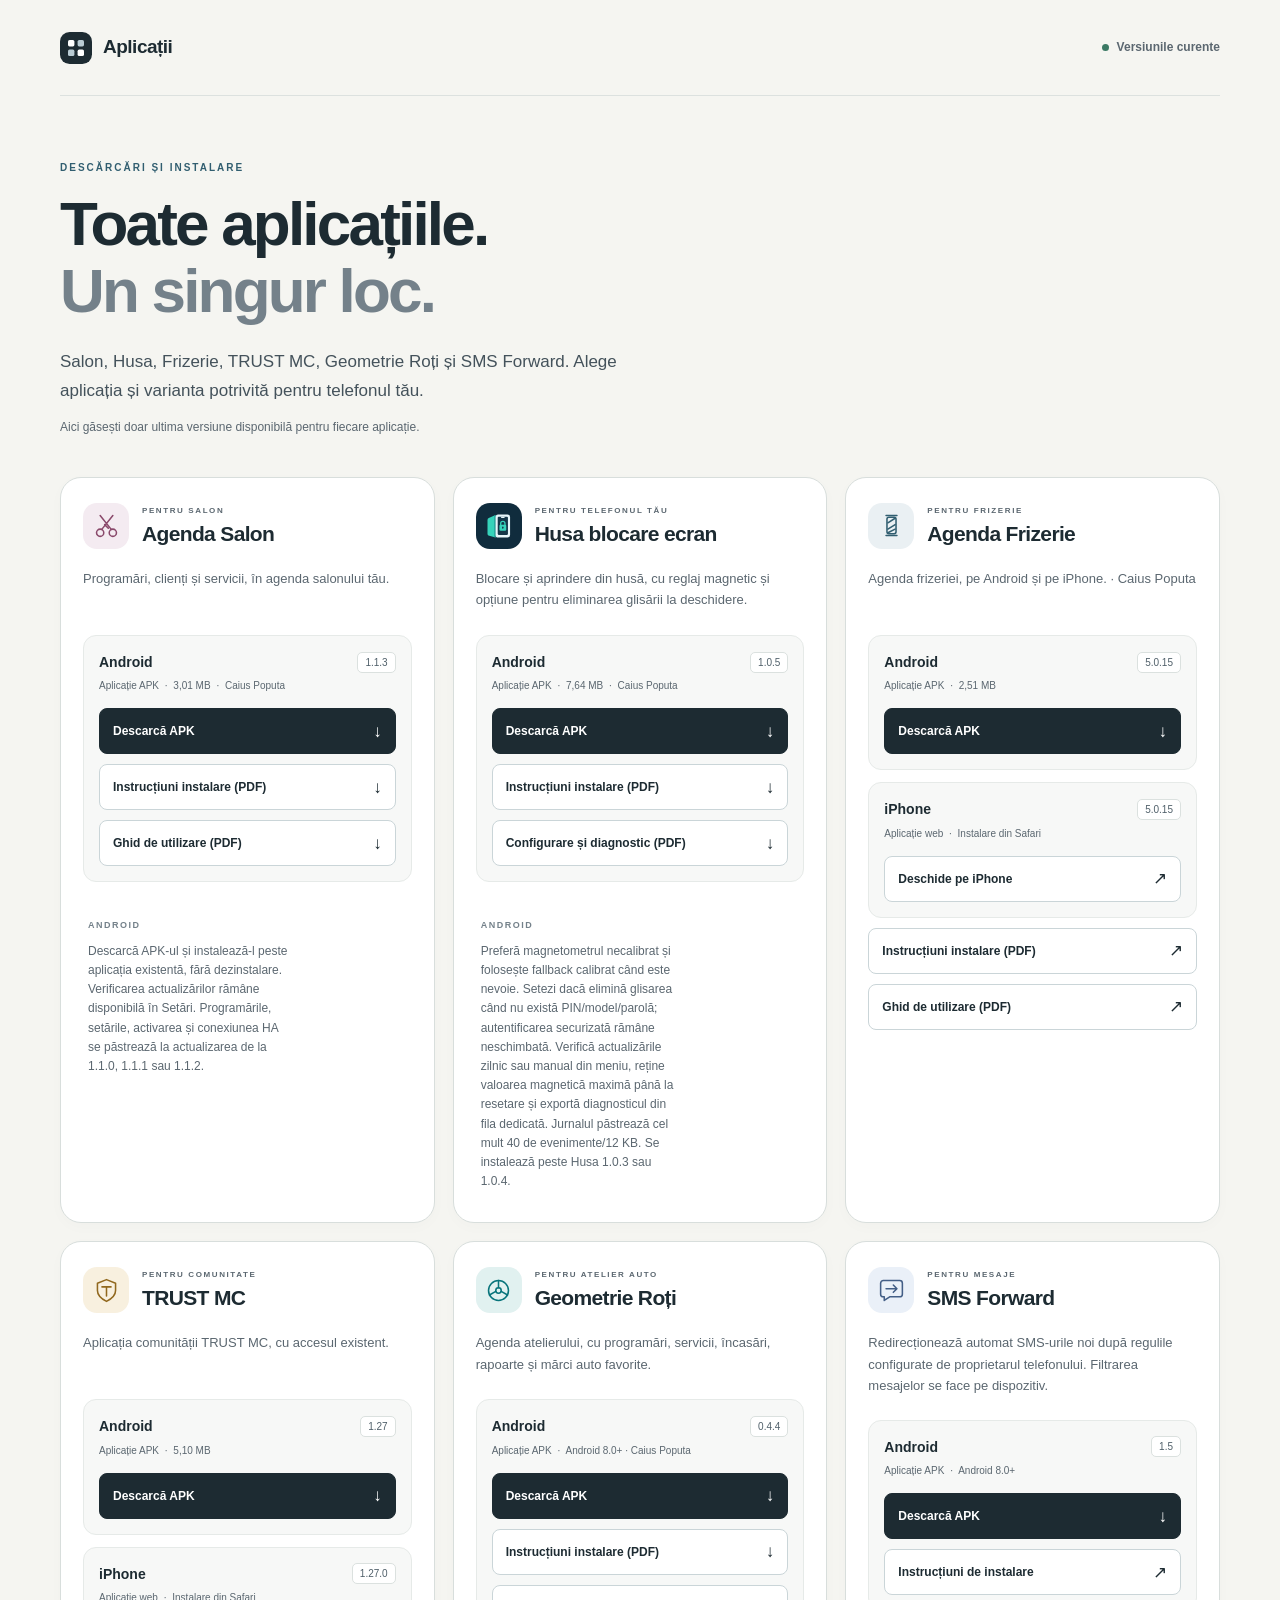
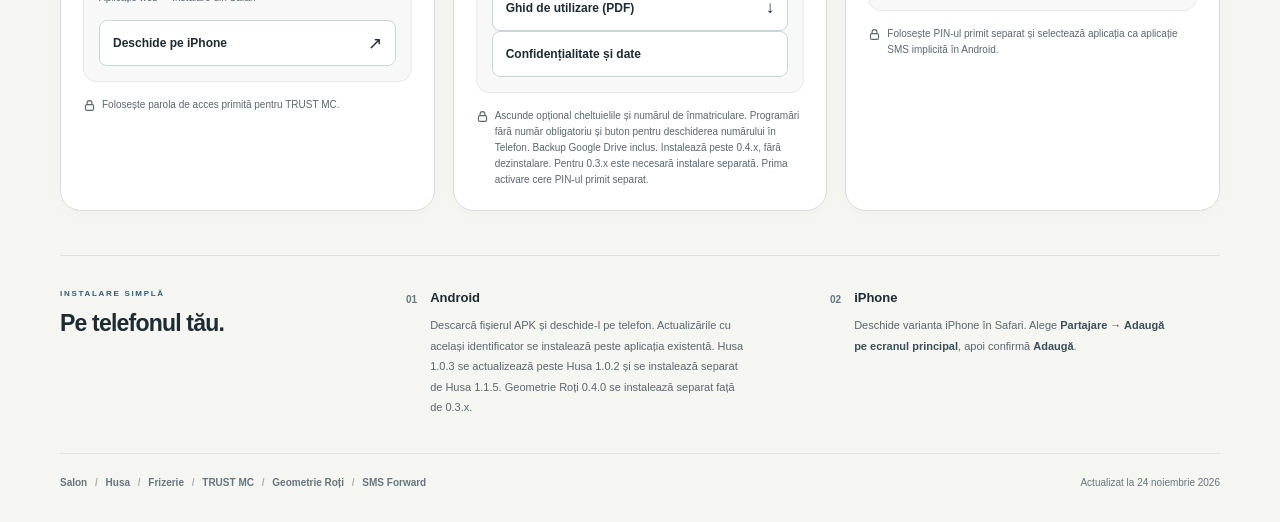
==== index.html @ 43d12429 "Restore bounded Husa diagnostics in 1.0.5" ====
<!doctype html>
<html lang="ro">
<head>
  <meta charset="utf-8">
  <meta name="viewport" content="width=device-width,initial-scale=1,viewport-fit=cover">
  <meta name="description" content="Descarcă ultimele versiuni Agenda Salon, Husa blocare ecran, Agenda Frizerie, TRUST MC, Geometrie Roți și SMS Forward. APK pentru Android și acces la aplicațiile pentru iPhone.">
  <meta name="theme-color" content="#1d2b32">
  <meta name="referrer" content="no-referrer">
  <meta http-equiv="Content-Security-Policy" content="default-src 'none'; style-src 'self'; img-src 'self'; object-src 'none'; base-uri 'none'; form-action 'none'">
  <title>Aplicații — Salon, Husa, Frizerie, TRUST MC, Geometrie Roți și SMS Forward</title>
  <link rel="icon" href="assets/mark.svg" type="image/svg+xml">
  <link rel="stylesheet" href="styles.css">
</head>
<body>
  <a class="skip-link" href="#aplicatii">Mergi la aplicații</a>
  <header class="header wrap">
    <a class="brand" href="./" aria-label="Aplicații — pagina principală"><img src="assets/mark.svg" width="32" height="32" alt=""><span>Aplicații</span></a>
    <span class="header-note"><span aria-hidden="true" class="status-dot"></span>Versiunile curente</span>
  </header>

  <main class="wrap">
    <section class="intro" aria-labelledby="page-title">
      <p class="eyebrow">DESCĂRCĂRI ȘI INSTALARE</p>
      <h1 id="page-title">Toate aplicațiile.<br><span>Un singur loc.</span></h1>
      <p class="lead">Salon, Husa, Frizerie, TRUST MC, Geometrie Roți și SMS Forward. Alege aplicația și varianta potrivită pentru telefonul tău.</p>
      <p class="latest-note">Aici găsești doar ultima versiune disponibilă pentru fiecare aplicație.</p>
    </section>

    <section class="app-grid" id="aplicatii" aria-label="Aplicații disponibile">
      <article class="app-card salon" aria-labelledby="salon-title" data-app="salon">
        <div class="app-heading">
          <div class="app-icon salon-icon" aria-hidden="true"><svg viewBox="0 0 32 32" fill="none"><circle cx="9" cy="24" r="4"></circle><circle cx="23" cy="24" r="4"></circle><path d="m11 20 12-15M21 20 9 5M14 15l4 4"></path></svg></div>
          <div><p class="app-category">PENTRU SALON</p><h2 id="salon-title">Agenda Salon</h2></div>
        </div>
        <p class="app-description">Programări, clienți și servicii, în agenda salonului tău.</p>
        <section class="platform" aria-label="Agenda Salon pentru Android">
          <div class="platform-heading"><span class="platform-name">Android</span><span class="version">1.1.3</span></div>
          <p class="platform-description">Aplicație APK <span aria-hidden="true">·</span> 3,01 MB <span aria-hidden="true">·</span> Caius Poputa</p>
          <a class="button primary" data-download="salon-android" href="https://caiuspoputa-debug.github.io/aplicatii/downloads/salon/1.1.3/Agenda-Salon-1.1.3.apk" download="Agenda-Salon-1.1.3.apk" aria-label="Descarcă Agenda Salon 1.1.3 pentru Android">Descarcă APK <span aria-hidden="true">↓</span></a>
          <a class="button secondary installation-guide" href="https://caiuspoputa-debug.github.io/aplicatii/downloads/salon/1.1.3/Agenda-Salon-Instalare.pdf" download="Agenda-Salon-Instalare.pdf" aria-label="Descarcă instrucțiunile de instalare Agenda Salon în format PDF">Instrucțiuni instalare (PDF) <span aria-hidden="true">↓</span></a>
          <a class="button secondary installation-guide" href="https://caiuspoputa-debug.github.io/aplicatii/downloads/salon/1.1.3/Agenda-Salon-Utilizare.pdf" download="Agenda-Salon-Utilizare.pdf" aria-label="Descarcă ghidul de utilizare Agenda Salon în format PDF">Ghid de utilizare (PDF) <span aria-hidden="true">↓</span></a>
        </section>
        <div class="android-only"><span class="small-label">ANDROID</span><p>Descarcă APK-ul și instalează-l peste aplicația existentă, fără dezinstalare. Verificarea actualizărilor rămâne disponibilă în Setări. Programările, setările, activarea și conexiunea HA se păstrează la actualizarea de la 1.1.0, 1.1.1 sau 1.1.2.</p></div>
      </article>


      <article class="app-card husa" id="husa" aria-labelledby="husa-title" data-app="husa">
        <div class="app-heading">
          <img class="app-icon" src="assets/husa.svg" width="46" height="46" alt="">
          <div><p class="app-category">PENTRU TELEFONUL TĂU</p><h2 id="husa-title">Husa blocare ecran</h2></div>
        </div>
        <p class="app-description">Blocare și aprindere din husă, cu reglaj magnetic și opțiune pentru eliminarea glisării la deschidere.</p>
        <section class="platform" aria-label="Husa blocare ecran pentru Android">
          <div class="platform-heading"><span class="platform-name">Android</span><span class="version">1.0.5</span></div>
          <p class="platform-description">Aplicație APK <span aria-hidden="true">·</span> 7,64 MB <span aria-hidden="true">·</span> Caius Poputa</p>
          <a class="button primary" data-download="husa-android" href="https://caiuspoputa-debug.github.io/aplicatii/downloads/husa/1.0.5/Husa-Blocare-Ecran-1.0.5.apk" download="Husa-Blocare-Ecran-1.0.5.apk" aria-label="Descarcă Husa blocare ecran 1.0.5 pentru Android">Descarcă APK <span aria-hidden="true">↓</span></a>
          <a class="button secondary installation-guide" href="https://caiuspoputa-debug.github.io/aplicatii/downloads/husa/1.0.5/Husa-Instalare.pdf" download="Husa-Instalare.pdf" aria-label="Descarcă instrucțiunile de instalare Husa în format PDF">Instrucțiuni instalare (PDF) <span aria-hidden="true">↓</span></a>
          <a class="button secondary installation-guide" href="https://caiuspoputa-debug.github.io/aplicatii/downloads/husa/1.0.5/Husa-Configurare.pdf" download="Husa-Configurare.pdf" aria-label="Descarcă ghidul de configurare Husa în format PDF">Configurare și diagnostic (PDF) <span aria-hidden="true">↓</span></a>
        </section>
        <div class="android-only"><span class="small-label">ANDROID</span><p>Preferă magnetometrul necalibrat și folosește fallback calibrat când este nevoie. Setezi dacă elimină glisarea când nu există PIN/model/parolă; autentificarea securizată rămâne neschimbată. Verifică actualizările zilnic sau manual din meniu, reține valoarea magnetică maximă până la resetare și exportă diagnosticul din fila dedicată. Jurnalul păstrează cel mult 40 de evenimente/12 KB. Se instalează peste Husa 1.0.3 sau 1.0.4.</p></div>
      </article>

      <article class="app-card frizerie" aria-labelledby="frizerie-title" data-app="frizerie">
        <div class="app-heading">
          <div class="app-icon barber-icon" aria-hidden="true"><svg viewBox="0 0 32 32" fill="none"><path d="M10 5h12M10 27h12"></path><rect x="11" y="7" width="10" height="18" rx="2"></rect><path d="m12 13 8-5m-8 12 8-5m-8 9 8-4"></path></svg></div>
          <div><p class="app-category">PENTRU FRIZERIE</p><h2 id="frizerie-title">Agenda Frizerie</h2></div>
        </div>
        <p class="app-description">Agenda frizeriei, pe Android și pe iPhone. <span aria-hidden="true">·</span> Caius Poputa</p>
        <section class="platform" aria-label="Agenda Frizerie pentru Android">
          <div class="platform-heading"><span class="platform-name">Android</span><span class="version">5.0.15</span></div>
          <p class="platform-description">Aplicație APK <span aria-hidden="true">·</span> 2,51 MB</p>
          <a class="button primary" data-download="frizerie-android" href="https://github.com/caiuspoputa-debug/tool-upload-iphone/releases/download/v5.0.15/Agenda-Frizerie-5.0.15.apk" aria-label="Descarcă Agenda Frizerie 5.0.15 pentru Android">Descarcă APK <span aria-hidden="true">↓</span></a>
        </section>
        <section class="platform iphone" aria-label="Agenda Frizerie pentru iPhone">
          <div class="platform-heading"><span class="platform-name">iPhone</span><span class="version">5.0.15</span></div>
          <p class="platform-description">Aplicație web <span aria-hidden="true">·</span> Instalare din Safari</p>
          <a class="button secondary" data-download="frizerie-iphone" href="https://caiuspoputa-debug.github.io/tool-upload-iphone/" aria-label="Deschide Agenda Frizerie 5.0.15 pe iPhone">Deschide pe iPhone <span aria-hidden="true">↗</span></a>
        </section>
        <a class="button secondary installation-guide" href="https://caiuspoputa-debug.github.io/tool-upload-iphone/ghid-instalare.pdf" aria-label="Deschide instrucțiunile de instalare Agenda Frizerie în format PDF">Instrucțiuni instalare (PDF) <span aria-hidden="true">↗</span></a>
        <a class="button secondary installation-guide" href="https://caiuspoputa-debug.github.io/tool-upload-iphone/ghid-utilizare.pdf" aria-label="Deschide ghidul de utilizare Agenda Frizerie în format PDF">Ghid de utilizare (PDF) <span aria-hidden="true">↗</span></a>
      </article>

      <article class="app-card trust" aria-labelledby="trust-title" data-app="trust">
        <div class="app-heading">
          <div class="app-icon trust-icon" aria-hidden="true"><svg viewBox="0 0 32 32" fill="none"><path d="m16 4 10 4v8c0 6-6 10-10 12C12 26 6 22 6 16V8l10-4Z"></path><path d="M11 12h10m-5 0v10"></path></svg></div>
          <div><p class="app-category">PENTRU COMUNITATE</p><h2 id="trust-title">TRUST MC</h2></div>
        </div>
        <p class="app-description">Aplicația comunității TRUST MC, cu accesul existent.</p>
        <section class="platform" aria-label="TRUST MC pentru Android">
          <div class="platform-heading"><span class="platform-name">Android</span><span class="version">1.27</span></div>
          <p class="platform-description">Aplicație APK <span aria-hidden="true">·</span> 5,10 MB</p>
          <a class="button primary" data-download="trust-android" href="https://caiuspoputa-debug.github.io/trust-mc-apps/descarca/?platform=android" aria-label="Descarcă TRUST MC 1.27 pentru Android, cu parola de acces">Descarcă APK <span aria-hidden="true">↓</span></a>
        </section>
        <section class="platform iphone" aria-label="TRUST MC pentru iPhone">
          <div class="platform-heading"><span class="platform-name">iPhone</span><span class="version">1.27.0</span></div>
          <p class="platform-description">Aplicație web <span aria-hidden="true">·</span> Instalare din Safari</p>
          <a class="button secondary" data-download="trust-iphone" href="https://caiuspoputa-debug.github.io/trust-mc-apps/descarca/?platform=iphone" aria-label="Deschide instalarea TRUST MC 1.27.0 pe iPhone, cu parola de acces">Deschide pe iPhone <span aria-hidden="true">↗</span></a>
        </section>
        <p class="access-note"><svg viewBox="0 0 16 16" aria-hidden="true"><rect x="3" y="7" width="10" height="7" rx="2"></rect><path d="M5 7V5a3 3 0 0 1 6 0v2"></path></svg>Folosește parola de acces primită pentru TRUST MC.</p>
      </article>
      <article class="app-card geometry" id="geometrie-roti" aria-labelledby="geometry-title" data-app="geometrie-roti">
        <div class="app-heading">
          <div class="app-icon geometry-icon" aria-hidden="true"><svg viewBox="0 0 32 32" fill="none"><circle cx="16" cy="16" r="11"></circle><circle cx="16" cy="16" r="3"></circle><path d="M16 5v8m-10 8 7-4m13 4-7-4"></path></svg></div>
          <div><p class="app-category">PENTRU ATELIER AUTO</p><h2 id="geometry-title">Geometrie Roți</h2></div>
        </div>
        <p class="app-description">Agenda atelierului, cu programări, servicii, încasări, rapoarte și mărci auto favorite.</p>
        <section class="platform" aria-label="Geometrie Roți pentru Android">
          <div class="platform-heading"><span class="platform-name">Android</span><span class="version">0.4.4</span></div>
          <p class="platform-description">Aplicație APK <span aria-hidden="true">·</span> Android 8.0+ · Caius Poputa</p>
          <a class="button primary" data-download="geometrie-roti-android" href="https://github.com/caiuspoputa-debug/geometrie-roti/releases/download/v0.4.4/Geometrie-Roti-0.4.4.apk" aria-label="Descarcă Geometrie Roți 0.4.4 pentru Android">Descarcă APK <span aria-hidden="true">↓</span></a>
          <a class="button secondary installation-guide" href="https://github.com/caiuspoputa-debug/geometrie-roti/releases/download/v0.4.0/Geometrie-Roti-Instructiuni-Instalare.pdf" aria-label="Descarcă instrucțiunile de instalare Geometrie Roți în format PDF">Instrucțiuni instalare (PDF) <span aria-hidden="true">↓</span></a>
          <a class="button secondary installation-guide" href="https://github.com/caiuspoputa-debug/geometrie-roti/releases/download/v0.4.0/Geometrie-Roti-Ghid-de-Utilizare.pdf" aria-label="Descarcă ghidul de utilizare Geometrie Roți în format PDF">Ghid de utilizare (PDF) <span aria-hidden="true">↓</span></a>
          <a class="button secondary" href="geometrie-roti-confidentialitate.html">Confidențialitate și date</a>
          </section>
        <p class="access-note"><svg viewBox="0 0 16 16" aria-hidden="true"><rect x="3" y="7" width="10" height="7" rx="2"></rect><path d="M5 7V5a3 3 0 0 1 6 0v2"></path></svg>Ascunde opțional cheltuielile și numărul de înmatriculare. Programări fără număr obligatoriu și buton pentru deschiderea numărului în Telefon. Backup Google Drive inclus. Instalează peste 0.4.x, fără dezinstalare. Pentru 0.3.x este necesară instalare separată. Prima activare cere PIN-ul primit separat.</p>
      </article>
      <article class="app-card sms-forward" id="sms-forward" aria-labelledby="sms-forward-title" data-app="sms-forward">
        <div class="app-heading">
          <div class="app-icon sms-icon" aria-hidden="true"><svg viewBox="0 0 32 32" fill="none"><path d="M7 5h18a3 3 0 0 1 3 3v12a3 3 0 0 1-3 3H14l-6 4v-4H7a3 3 0 0 1-3-3V8a3 3 0 0 1 3-3Z"></path><path d="M10 14h12m-4-4 4 4-4 4"></path></svg></div>
          <div><p class="app-category">PENTRU MESAJE</p><h2 id="sms-forward-title">SMS Forward</h2></div>
        </div>
        <p class="app-description">Redirecționează automat SMS-urile noi după regulile configurate de proprietarul telefonului. Filtrarea mesajelor se face pe dispozitiv.</p>
        <section class="platform" aria-label="SMS Forward pentru Android">
          <div class="platform-heading"><span class="platform-name">Android</span><span class="version">1.5</span></div>
          <p class="platform-description">Aplicație APK <span aria-hidden="true">·</span> Android 8.0+</p>
          <a class="button primary" data-download="sms-forward-android" href="https://caiuspoputa-debug.github.io/aplicatii/downloads/sms-forward/1.5/SMS-Automat-Principal-1.5.apk" download="SMS-Automat-Principal-1.5.apk" aria-label="Descarcă SMS Forward 1.5 pentru Android">Descarcă APK <span aria-hidden="true">↓</span></a>
          <a class="button secondary installation-guide" href="sms-forward-instalare.html" aria-label="Citește instrucțiunile de instalare pentru SMS Forward">Instrucțiuni de instalare <span aria-hidden="true">↗</span></a>
        </section>
        <p class="access-note"><svg viewBox="0 0 16 16" aria-hidden="true"><rect x="3" y="7" width="10" height="7" rx="2"></rect><path d="M5 7V5a3 3 0 0 1 6 0v2"></path></svg>Folosește PIN-ul primit separat și selectează aplicația ca aplicație SMS implicită în Android.</p>
      </article>
    </section>

    <section class="installation" aria-labelledby="install-title">
      <div class="installation-intro"><p class="eyebrow">INSTALARE SIMPLĂ</p><h2 id="install-title">Pe telefonul tău.</h2></div>
      <div class="install-method"><span class="step-number">01</span><div><h3>Android</h3><p>Descarcă fișierul APK și deschide-l pe telefon. Actualizările cu același identificator se instalează peste aplicația existentă. Husa 1.0.3 se actualizează peste Husa 1.0.2 și se instalează separat de Husa 1.1.5. Geometrie Roți 0.4.0 se instalează separat față de 0.3.x.</p></div></div>
      <div class="install-method"><span class="step-number">02</span><div><h3>iPhone</h3><p>Deschide varianta iPhone în Safari. Alege <strong>Partajare → Adaugă pe ecranul principal</strong>, apoi confirmă <strong>Adaugă</strong>.</p></div></div>
    </section>
  </main>
  <footer class="footer wrap"><span>Salon <span aria-hidden="true">/</span> Husa <span aria-hidden="true">/</span> Frizerie <span aria-hidden="true">/</span> TRUST MC <span aria-hidden="true">/</span> Geometrie Roți <span aria-hidden="true">/</span> SMS Forward</span><span>Actualizat la <time datetime="2026-11-24">24 noiembrie 2026</time></span></footer>
</body>
</html>
---- styles.css ----
@charset "UTF-8";
:root{color-scheme:light;--paper:#f5f5f1;--panel:#fff;--ink:#1d2b32;--muted:#5b6770;--line:#dce1df;--blue:#315e70;font-family:Inter,ui-sans-serif,-apple-system,BlinkMacSystemFont,"Segoe UI",sans-serif;font-synthesis:none}
*{box-sizing:border-box}
html{scroll-behavior:smooth;scroll-padding-top:24px}
body{margin:0;background:var(--paper);color:var(--ink);font-size:16px;line-height:1.6;-webkit-text-size-adjust:100%}
a{color:inherit;text-decoration:none}
a:focus-visible{outline:3px solid #2176a0;outline-offset:5px}
.wrap{width:min(1160px,calc(100% - 64px));margin-inline:auto}
.skip-link{position:absolute;top:12px;left:12px;z-index:10;transform:translateY(-180%);padding:10px 16px;background:var(--ink);color:#fff;border-radius:8px}
.skip-link:focus{transform:none}
.header{display:flex;align-items:center;justify-content:space-between;gap:16px;min-height:96px;border-bottom:1px solid var(--line)}
.brand{display:inline-flex;align-items:center;gap:11px;font-size:19px;font-weight:750;letter-spacing:-.5px}
.header-note{display:flex;align-items:center;gap:8px;font-size:12px;font-weight:600;color:var(--muted)}
.status-dot{width:7px;height:7px;background:#3b7964;border-radius:50%}
.intro{padding:64px 0 40px;max-width:740px}
.eyebrow{margin:0 0 15px;color:var(--blue);font-size:10px;font-weight:750;letter-spacing:2px}
h1{font-size:clamp(38px,5.5vw,62px);line-height:1.08;letter-spacing:-2.8px;margin:0 0 23px;font-weight:750}
h1 span{color:#74818a}
.lead{font-size:17px;line-height:1.7;margin:0 0 12px;max-width:610px;color:#44525b}
.latest-note{font-size:12px;color:var(--muted);margin:0}
.app-grid{display:grid;grid-template-columns:repeat(3,minmax(0,1fr));gap:18px;align-items:stretch}
.app-card{padding:25px 22px 22px;border:1px solid #d8dedc;background:var(--panel);border-radius:21px;min-width:0;box-shadow:0 4px 15px #263c4305}
.app-heading{display:flex;gap:13px;align-items:center;min-width:0}
.app-icon{flex:0 0 46px;width:46px;height:46px;display:grid;place-items:center;border-radius:14px}
.app-icon svg{width:29px;height:29px;stroke:currentColor;stroke-width:1.7;stroke-linecap:round;stroke-linejoin:round}
.salon-icon{color:#8a496b;background:#f4ebf1}
.barber-icon{color:#315e70;background:#eaf0f3}
.trust-icon{color:#91681e;background:#f8f0df}
.app-category{font-size:8px;font-weight:750;letter-spacing:1.6px;color:var(--muted);margin:0 0 2px}
.app-heading h2{font-size:21px;line-height:1.3;letter-spacing:-.65px;margin:0;overflow-wrap:anywhere}
.app-description{font-size:13px;line-height:1.65;color:var(--muted);margin:19px 0 23px;min-height:44px}
.platform{background:#f7f8f7;border:1px solid #e6eae8;border-radius:13px;padding:15px;margin-top:12px}
.platform-heading{display:flex;align-items:center;justify-content:space-between;gap:10px}
.platform-name{font-size:14px;font-weight:700}
.version{font-size:10px;line-height:1.5;background:#fff;border:1px solid #dbe1df;border-radius:5px;padding:2px 7px;color:#50606a;font-variant-numeric:tabular-nums}
.platform-description{font-size:10px;line-height:1.6;margin:5px 0 14px;color:var(--muted)}
.platform-description span{padding:0 3px}
.button{display:flex;justify-content:space-between;align-items:center;gap:10px;width:100%;min-height:46px;border:1px solid var(--ink);border-radius:8px;padding:11px 13px;font-size:12px;font-weight:650;line-height:1.5;transition:background .15s,transform .15s}
.button.primary{background:var(--ink);color:#fff}
.button.primary:hover{background:#354b57}
.button.secondary{background:#fff;color:var(--ink);border-color:#cad5d8}
.button.secondary:hover{background:#edf3f5;border-color:#7a959f}
.installation-guide{margin-top:10px}
.button:active{transform:translateY(1px)}
.button span{font-size:17px;line-height:1}
.android-only{padding:28px 5px 9px;color:var(--muted)}
.small-label{font-size:9px;font-weight:750;letter-spacing:1.5px;color:#74818a}
.android-only p{font-size:12px;max-width:200px;margin:6px 0 0}
.access-note{display:flex;gap:6px;align-items:flex-start;font-size:10px;color:var(--muted);line-height:1.6;margin:15px 0 0}
.access-note svg{flex:0 0 13px;width:13px;height:15px;stroke:currentColor;fill:none;stroke-width:1.4;margin-top:1px}
.installation{display:grid;grid-template-columns:.8fr 1fr 1fr;gap:34px;align-items:start;margin:44px 0 0;padding:32px 0 36px;border-top:1px solid var(--line)}
.installation-intro .eyebrow{font-size:8px;letter-spacing:1.7px;margin-bottom:9px}
.installation h2{font-size:23px;letter-spacing:-.8px;line-height:1.3;margin:0}
.install-method{display:flex;gap:13px}
.step-number{font-size:10px;color:#627883;padding-top:4px;font-weight:700}
.install-method h3{font-size:13px;margin:0 0 7px}
.install-method p{font-size:11px;line-height:1.85;color:var(--muted);margin:0;max-width:315px}
.install-method strong{font-weight:650;color:#3c4e57}
.footer{display:flex;justify-content:space-between;gap:20px;border-top:1px solid var(--line);padding:20px 0 30px;color:#66767f;font-size:10px;line-height:1.8}
.footer>span:first-child{font-weight:650}
.footer span span{color:#a4b0b4;padding:0 5px}
@media(min-width:1400px){.intro{padding-top:74px}}
@media(max-width:980px){.wrap{width:calc(100% - 40px)}.app-grid{gap:12px}.app-card{padding:20px 15px}.app-icon{flex-basis:38px;width:38px;height:38px;border-radius:11px}.app-icon svg{width:25px;height:25px}.app-heading{gap:9px}.app-heading h2{font-size:18px}.app-category{font-size:7px;letter-spacing:1px}.platform{padding:12px}.button{font-size:11px;padding:10px}.platform-description{font-size:9px}.installation{gap:22px}}
@media(max-width:760px){.wrap{width:calc(100% - 36px)}.header{min-height:77px}.intro{padding:40px 0 30px}h1{letter-spacing:-1.8px}.lead{font-size:15px;max-width:510px}.app-grid{grid-template-columns:1fr;gap:18px}.app-card{padding:24px}.app-heading{gap:13px}.app-icon{flex-basis:46px;width:46px;height:46px;border-radius:14px}.app-icon svg{width:29px;height:29px}.app-heading h2{font-size:23px}.app-category{font-size:8px;letter-spacing:1.6px}.app-description{min-height:0;margin:17px 0 20px;font-size:14px}.platform{padding:16px}.platform-name{font-size:15px}.version{font-size:11px}.platform-description{font-size:11px}.button{font-size:14px;min-height:49px;padding:11px 14px}.access-note{font-size:11px}.android-only{padding-top:20px}.android-only p{max-width:none}.installation{grid-template-columns:1fr;gap:25px;margin-top:32px;padding:27px 0 30px}.installation h2{font-size:26px}.install-method p{font-size:12px;max-width:none}.install-method h3{font-size:15px}.footer{font-size:9px;flex-direction:column;gap:6px}}
@media(max-width:360px){.wrap{width:calc(100% - 28px)}.header-note{font-size:10px}.brand{font-size:17px;gap:8px}.brand img{width:28px;height:28px}h1{font-size:37px}.app-card{padding:20px}.latest-note{font-size:11px}.eyebrow{font-size:9px}.app-heading h2{font-size:21px}}
@media(prefers-reduced-motion:reduce){html{scroll-behavior:auto}.button{transition:none}}
.geometry-icon{color:#08747b;background:#e1f1f0}
.sms-icon{color:#435e86;background:#eaf0f8}
.guide{max-width:720px;padding-bottom:40px}
.guide h1{font-size:clamp(34px,5vw,54px)}
.guide .app-card{margin-bottom:18px}
.guide h2{font-size:21px;line-height:1.35;margin:0 0 12px}
.guide p,.guide li{color:var(--muted);font-size:14px}
.guide ol{padding-left:24px;margin-bottom:18px}
.guide li+li{margin-top:8px}
.guide .button{max-width:260px}
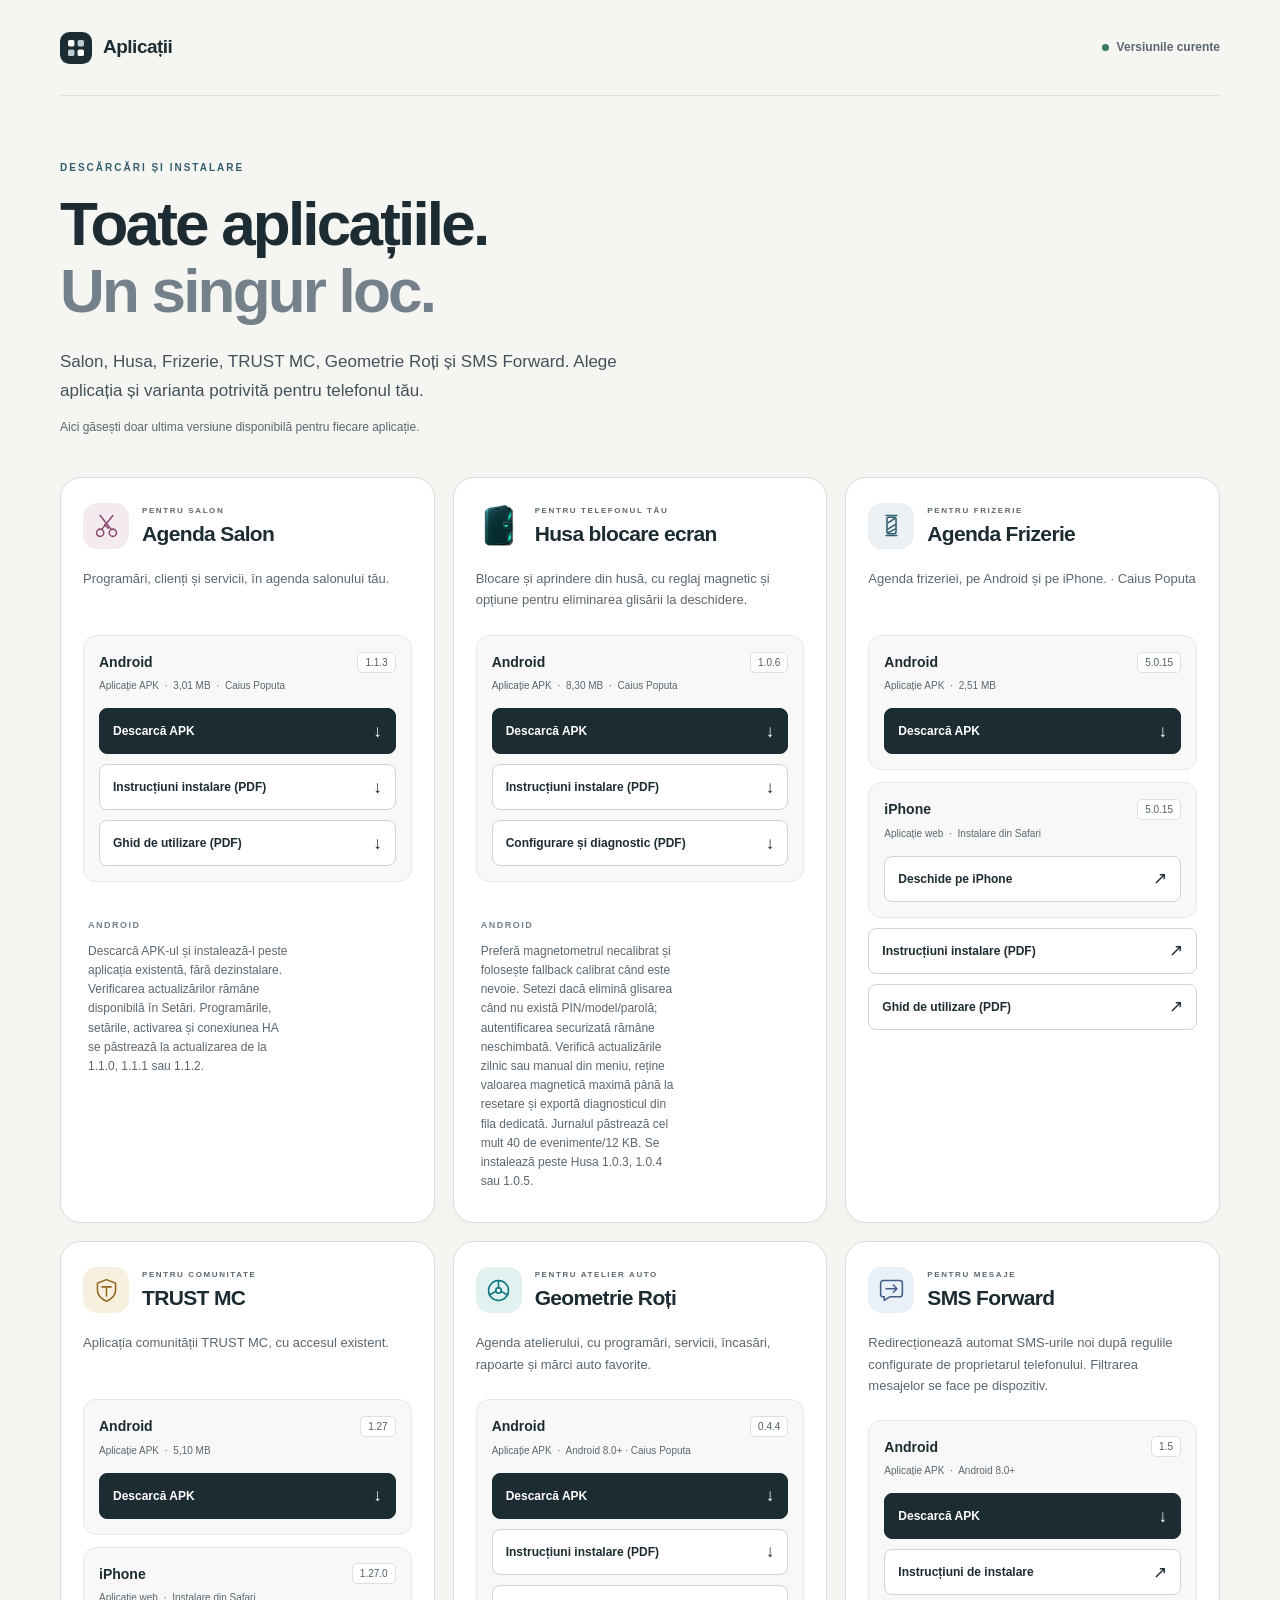
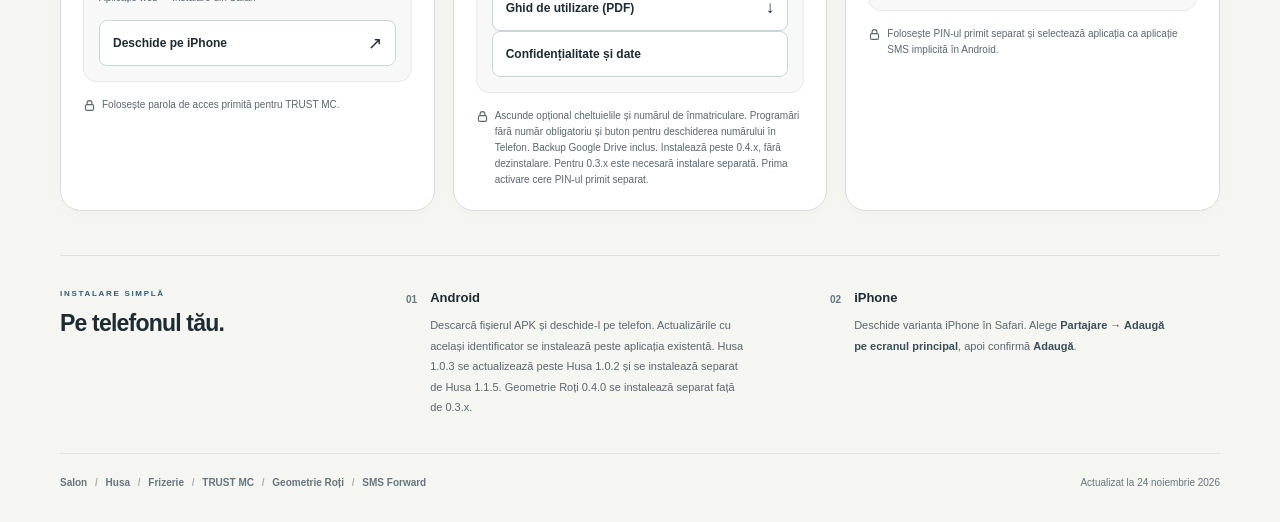
==== commit 15667141: "Publish Husa 1.0.6 with new icon" ====
--- a/index.html
+++ b/index.html
@@ -46,18 +46,18 @@
 
       <article class="app-card husa" id="husa" aria-labelledby="husa-title" data-app="husa">
         <div class="app-heading">
-          <img class="app-icon" src="assets/husa.svg" width="46" height="46" alt="">
+          <img class="app-icon" src="assets/husa-icon-3d.png" width="46" height="46" alt="">
           <div><p class="app-category">PENTRU TELEFONUL TĂU</p><h2 id="husa-title">Husa blocare ecran</h2></div>
         </div>
         <p class="app-description">Blocare și aprindere din husă, cu reglaj magnetic și opțiune pentru eliminarea glisării la deschidere.</p>
         <section class="platform" aria-label="Husa blocare ecran pentru Android">
-          <div class="platform-heading"><span class="platform-name">Android</span><span class="version">1.0.5</span></div>
-          <p class="platform-description">Aplicație APK <span aria-hidden="true">·</span> 7,64 MB <span aria-hidden="true">·</span> Caius Poputa</p>
-          <a class="button primary" data-download="husa-android" href="https://caiuspoputa-debug.github.io/aplicatii/downloads/husa/1.0.5/Husa-Blocare-Ecran-1.0.5.apk" download="Husa-Blocare-Ecran-1.0.5.apk" aria-label="Descarcă Husa blocare ecran 1.0.5 pentru Android">Descarcă APK <span aria-hidden="true">↓</span></a>
-          <a class="button secondary installation-guide" href="https://caiuspoputa-debug.github.io/aplicatii/downloads/husa/1.0.5/Husa-Instalare.pdf" download="Husa-Instalare.pdf" aria-label="Descarcă instrucțiunile de instalare Husa în format PDF">Instrucțiuni instalare (PDF) <span aria-hidden="true">↓</span></a>
-          <a class="button secondary installation-guide" href="https://caiuspoputa-debug.github.io/aplicatii/downloads/husa/1.0.5/Husa-Configurare.pdf" download="Husa-Configurare.pdf" aria-label="Descarcă ghidul de configurare Husa în format PDF">Configurare și diagnostic (PDF) <span aria-hidden="true">↓</span></a>
+          <div class="platform-heading"><span class="platform-name">Android</span><span class="version">1.0.6</span></div>
+          <p class="platform-description">Aplicație APK <span aria-hidden="true">·</span> 8,30 MB <span aria-hidden="true">·</span> Caius Poputa</p>
+          <a class="button primary" data-download="husa-android" href="https://caiuspoputa-debug.github.io/aplicatii/downloads/husa/1.0.6/Husa-Blocare-Ecran-1.0.6.apk" download="Husa-Blocare-Ecran-1.0.6.apk" aria-label="Descarcă Husa blocare ecran 1.0.6 pentru Android">Descarcă APK <span aria-hidden="true">↓</span></a>
+          <a class="button secondary installation-guide" href="https://caiuspoputa-debug.github.io/aplicatii/downloads/husa/1.0.6/Husa-Instalare.pdf" download="Husa-Instalare.pdf" aria-label="Descarcă instrucțiunile de instalare Husa în format PDF">Instrucțiuni instalare (PDF) <span aria-hidden="true">↓</span></a>
+          <a class="button secondary installation-guide" href="https://caiuspoputa-debug.github.io/aplicatii/downloads/husa/1.0.6/Husa-Configurare.pdf" download="Husa-Configurare.pdf" aria-label="Descarcă ghidul de configurare Husa în format PDF">Configurare și diagnostic (PDF) <span aria-hidden="true">↓</span></a>
         </section>
-        <div class="android-only"><span class="small-label">ANDROID</span><p>Preferă magnetometrul necalibrat și folosește fallback calibrat când este nevoie. Setezi dacă elimină glisarea când nu există PIN/model/parolă; autentificarea securizată rămâne neschimbată. Verifică actualizările zilnic sau manual din meniu, reține valoarea magnetică maximă până la resetare și exportă diagnosticul din fila dedicată. Jurnalul păstrează cel mult 40 de evenimente/12 KB. Se instalează peste Husa 1.0.3 sau 1.0.4.</p></div>
+        <div class="android-only"><span class="small-label">ANDROID</span><p>Preferă magnetometrul necalibrat și folosește fallback calibrat când este nevoie. Setezi dacă elimină glisarea când nu există PIN/model/parolă; autentificarea securizată rămâne neschimbată. Verifică actualizările zilnic sau manual din meniu, reține valoarea magnetică maximă până la resetare și exportă diagnosticul din fila dedicată. Jurnalul păstrează cel mult 40 de evenimente/12 KB. Se instalează peste Husa 1.0.3, 1.0.4 sau 1.0.5.</p></div>
       </article>
 
       <article class="app-card frizerie" aria-labelledby="frizerie-title" data-app="frizerie">
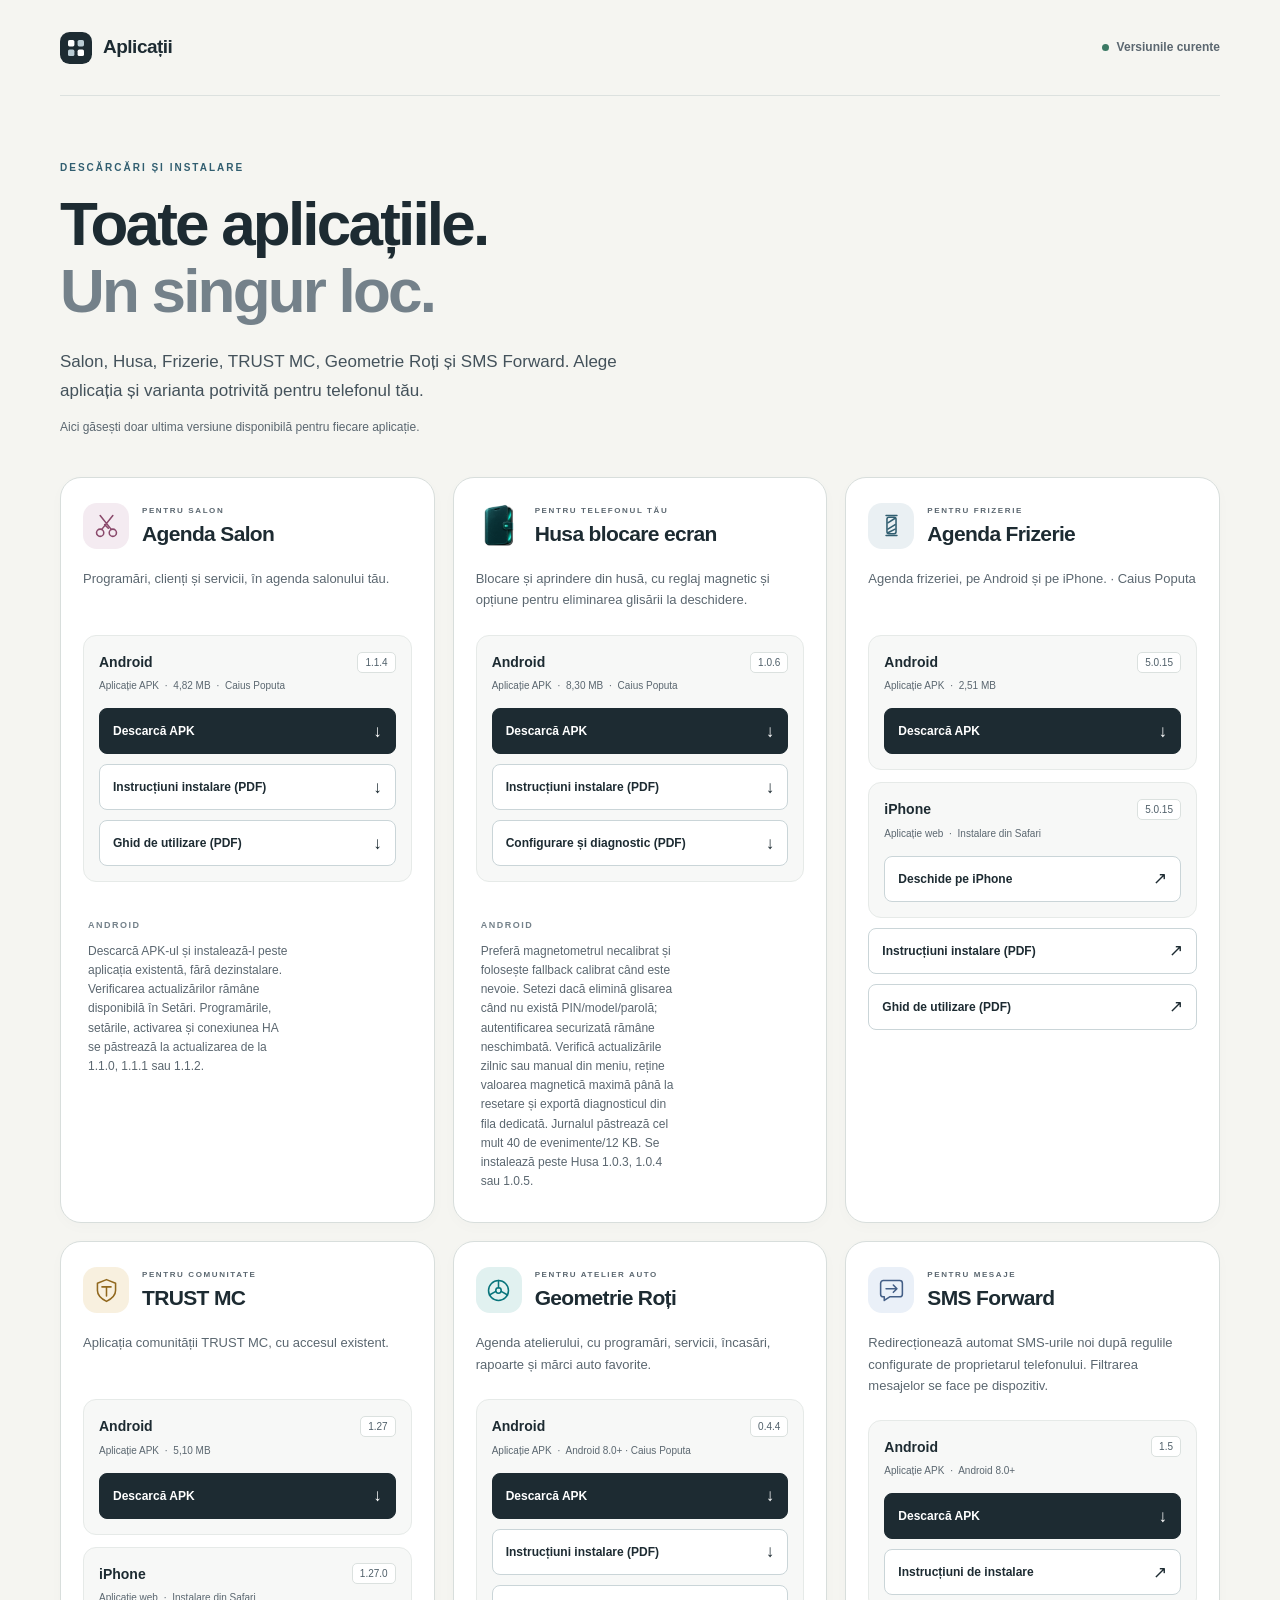
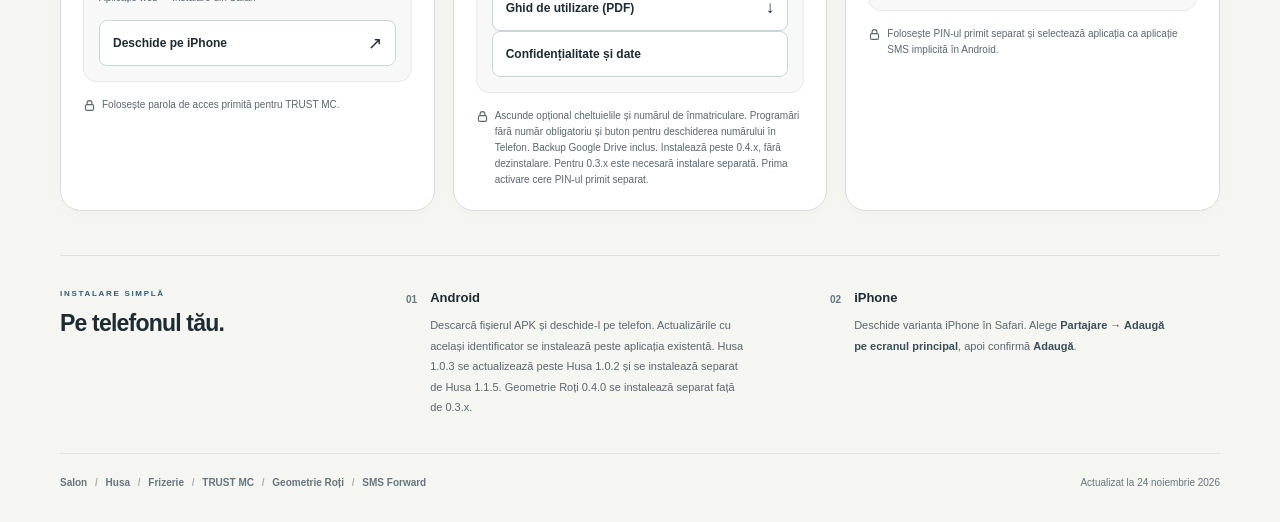
==== commit 0f01d7a2: "Publish Salon 1.1.4 direct APK and updated PDF guides" ====
--- a/index.html
+++ b/index.html
@@ -34,11 +34,11 @@
         </div>
         <p class="app-description">Programări, clienți și servicii, în agenda salonului tău.</p>
         <section class="platform" aria-label="Agenda Salon pentru Android">
-          <div class="platform-heading"><span class="platform-name">Android</span><span class="version">1.1.3</span></div>
-          <p class="platform-description">Aplicație APK <span aria-hidden="true">·</span> 3,01 MB <span aria-hidden="true">·</span> Caius Poputa</p>
-          <a class="button primary" data-download="salon-android" href="https://caiuspoputa-debug.github.io/aplicatii/downloads/salon/1.1.3/Agenda-Salon-1.1.3.apk" download="Agenda-Salon-1.1.3.apk" aria-label="Descarcă Agenda Salon 1.1.3 pentru Android">Descarcă APK <span aria-hidden="true">↓</span></a>
-          <a class="button secondary installation-guide" href="https://caiuspoputa-debug.github.io/aplicatii/downloads/salon/1.1.3/Agenda-Salon-Instalare.pdf" download="Agenda-Salon-Instalare.pdf" aria-label="Descarcă instrucțiunile de instalare Agenda Salon în format PDF">Instrucțiuni instalare (PDF) <span aria-hidden="true">↓</span></a>
-          <a class="button secondary installation-guide" href="https://caiuspoputa-debug.github.io/aplicatii/downloads/salon/1.1.3/Agenda-Salon-Utilizare.pdf" download="Agenda-Salon-Utilizare.pdf" aria-label="Descarcă ghidul de utilizare Agenda Salon în format PDF">Ghid de utilizare (PDF) <span aria-hidden="true">↓</span></a>
+          <div class="platform-heading"><span class="platform-name">Android</span><span class="version">1.1.4</span></div>
+          <p class="platform-description">Aplicație APK <span aria-hidden="true">·</span> 4,82 MB <span aria-hidden="true">·</span> Caius Poputa</p>
+          <a class="button primary" data-download="salon-android" href="https://caiuspoputa-debug.github.io/aplicatii/downloads/salon/1.1.4/Agenda-Salon-1.1.4.apk" download="Agenda-Salon-1.1.4.apk" aria-label="Descarcă Agenda Salon 1.1.4 pentru Android">Descarcă APK <span aria-hidden="true">↓</span></a>
+          <a class="button secondary installation-guide" href="https://caiuspoputa-debug.github.io/aplicatii/downloads/salon/1.1.4/Agenda-Salon-Instalare.pdf" download="Agenda-Salon-Instalare.pdf" aria-label="Descarcă instrucțiunile de instalare Agenda Salon în format PDF">Instrucțiuni instalare (PDF) <span aria-hidden="true">↓</span></a>
+          <a class="button secondary installation-guide" href="https://caiuspoputa-debug.github.io/aplicatii/downloads/salon/1.1.4/Agenda-Salon-Utilizare.pdf" download="Agenda-Salon-Utilizare.pdf" aria-label="Descarcă ghidul de utilizare Agenda Salon în format PDF">Ghid de utilizare (PDF) <span aria-hidden="true">↓</span></a>
         </section>
         <div class="android-only"><span class="small-label">ANDROID</span><p>Descarcă APK-ul și instalează-l peste aplicația existentă, fără dezinstalare. Verificarea actualizărilor rămâne disponibilă în Setări. Programările, setările, activarea și conexiunea HA se păstrează la actualizarea de la 1.1.0, 1.1.1 sau 1.1.2.</p></div>
       </article>
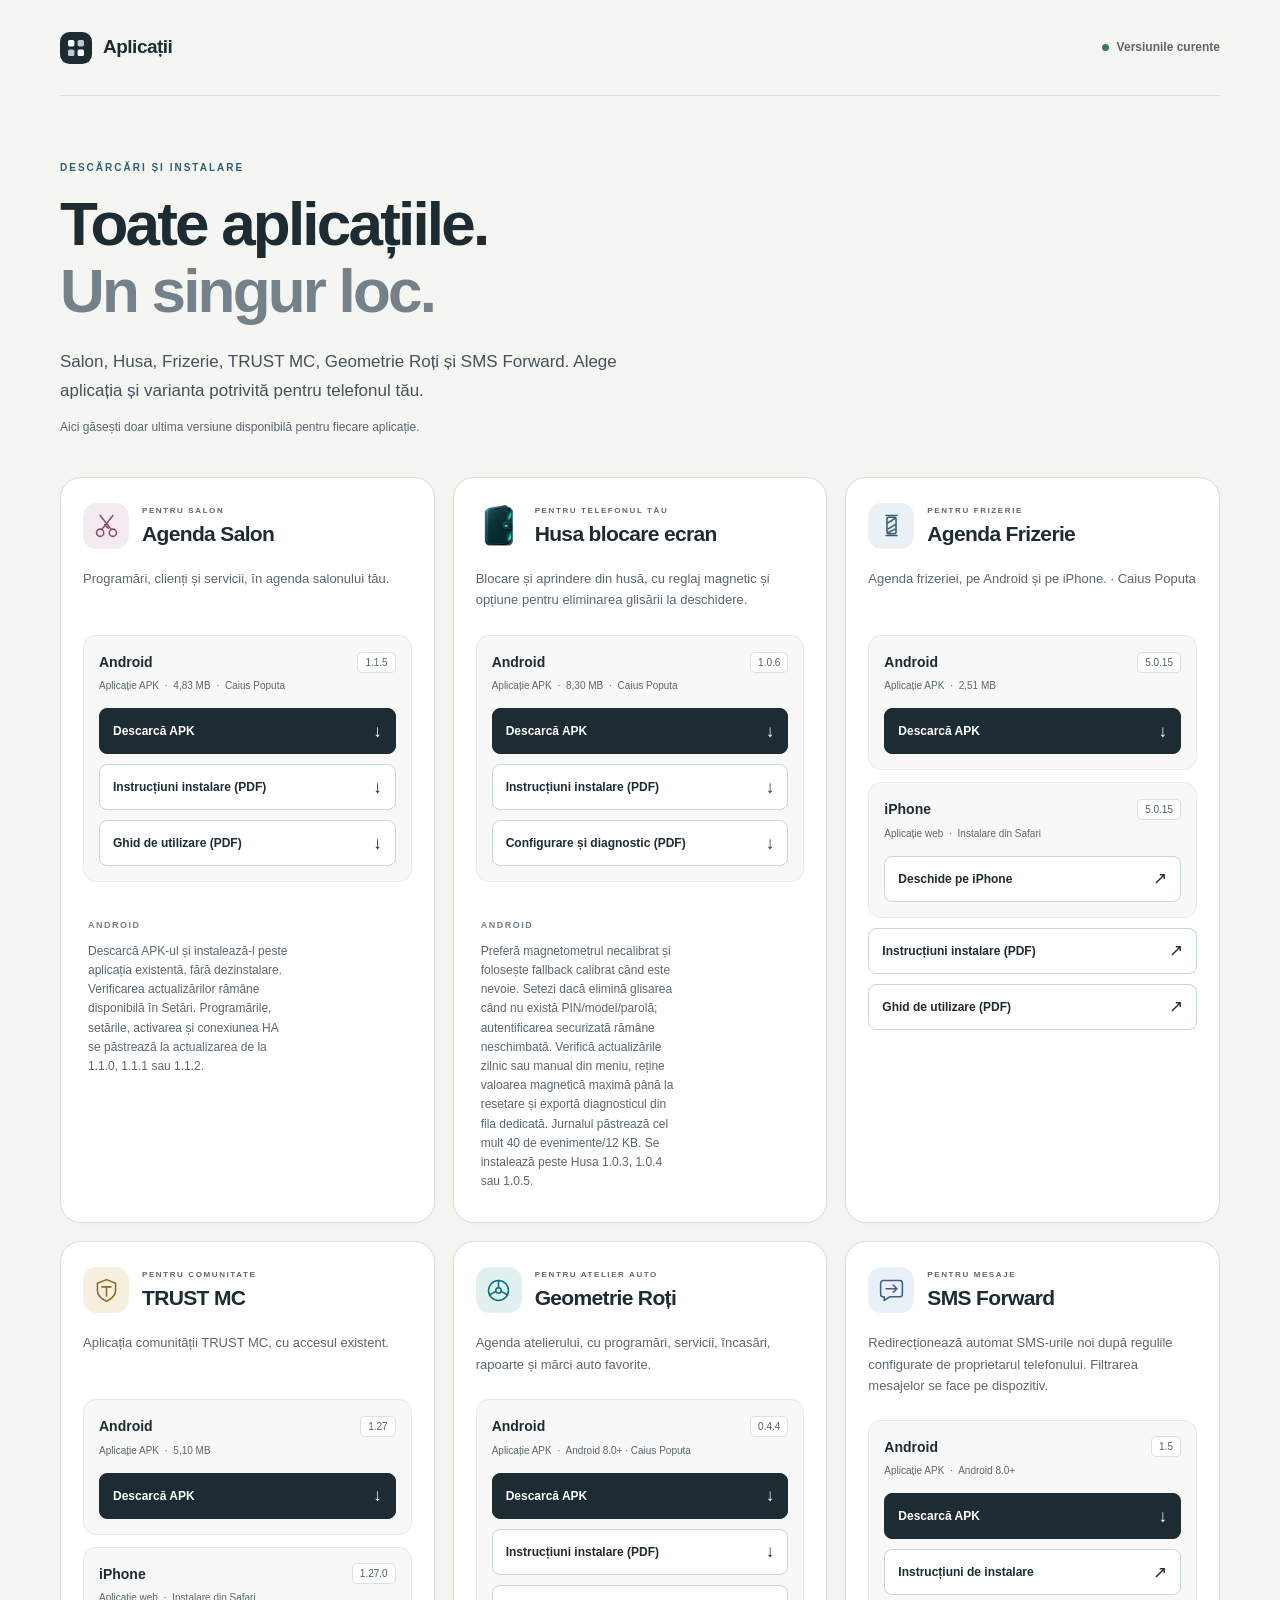
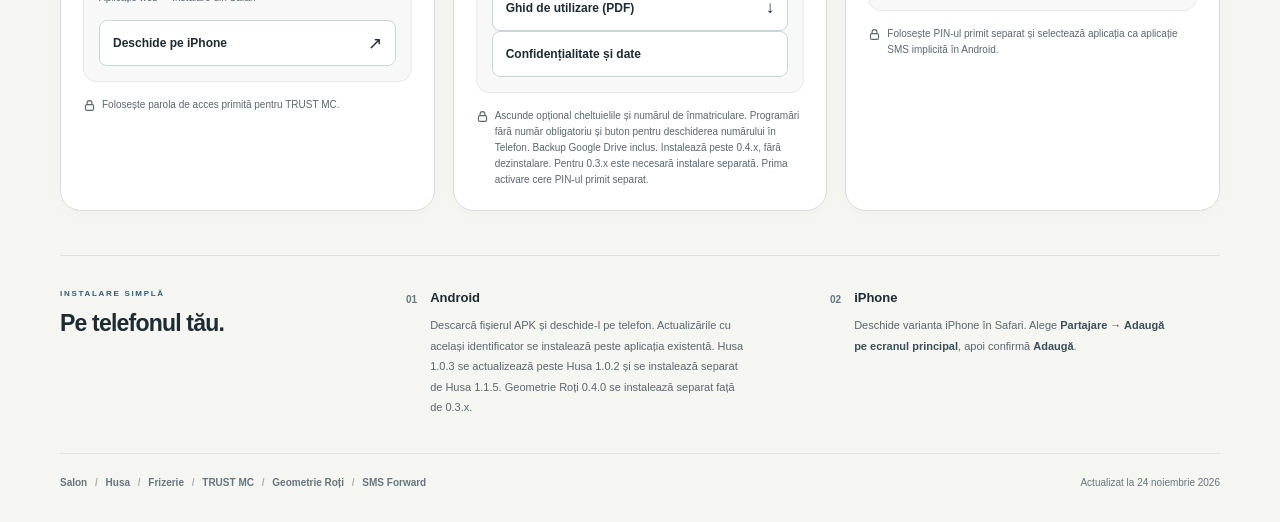
==== commit 3e1f98ff: "Publish Salon 1.1.5 APK and installation/name guides" ====
--- a/index.html
+++ b/index.html
@@ -34,11 +34,11 @@
         </div>
         <p class="app-description">Programări, clienți și servicii, în agenda salonului tău.</p>
         <section class="platform" aria-label="Agenda Salon pentru Android">
-          <div class="platform-heading"><span class="platform-name">Android</span><span class="version">1.1.4</span></div>
-          <p class="platform-description">Aplicație APK <span aria-hidden="true">·</span> 4,82 MB <span aria-hidden="true">·</span> Caius Poputa</p>
-          <a class="button primary" data-download="salon-android" href="https://caiuspoputa-debug.github.io/aplicatii/downloads/salon/1.1.4/Agenda-Salon-1.1.4.apk" download="Agenda-Salon-1.1.4.apk" aria-label="Descarcă Agenda Salon 1.1.4 pentru Android">Descarcă APK <span aria-hidden="true">↓</span></a>
-          <a class="button secondary installation-guide" href="https://caiuspoputa-debug.github.io/aplicatii/downloads/salon/1.1.4/Agenda-Salon-Instalare.pdf" download="Agenda-Salon-Instalare.pdf" aria-label="Descarcă instrucțiunile de instalare Agenda Salon în format PDF">Instrucțiuni instalare (PDF) <span aria-hidden="true">↓</span></a>
-          <a class="button secondary installation-guide" href="https://caiuspoputa-debug.github.io/aplicatii/downloads/salon/1.1.4/Agenda-Salon-Utilizare.pdf" download="Agenda-Salon-Utilizare.pdf" aria-label="Descarcă ghidul de utilizare Agenda Salon în format PDF">Ghid de utilizare (PDF) <span aria-hidden="true">↓</span></a>
+          <div class="platform-heading"><span class="platform-name">Android</span><span class="version">1.1.5</span></div>
+          <p class="platform-description">Aplicație APK <span aria-hidden="true">·</span> 4,83 MB <span aria-hidden="true">·</span> Caius Poputa</p>
+          <a class="button primary" data-download="salon-android" href="https://caiuspoputa-debug.github.io/aplicatii/downloads/salon/1.1.5/Agenda-Salon-1.1.5.apk" download="Agenda-Salon-1.1.5.apk" aria-label="Descarcă Agenda Salon 1.1.5 pentru Android">Descarcă APK <span aria-hidden="true">↓</span></a>
+          <a class="button secondary installation-guide" href="https://caiuspoputa-debug.github.io/aplicatii/downloads/salon/1.1.5/Agenda-Salon-Instalare.pdf" download="Agenda-Salon-Instalare.pdf" aria-label="Descarcă instrucțiunile de instalare Agenda Salon în format PDF">Instrucțiuni instalare (PDF) <span aria-hidden="true">↓</span></a>
+          <a class="button secondary installation-guide" href="https://caiuspoputa-debug.github.io/aplicatii/downloads/salon/1.1.5/Agenda-Salon-Utilizare.pdf" download="Agenda-Salon-Utilizare.pdf" aria-label="Descarcă ghidul de utilizare Agenda Salon în format PDF">Ghid de utilizare (PDF) <span aria-hidden="true">↓</span></a>
         </section>
         <div class="android-only"><span class="small-label">ANDROID</span><p>Descarcă APK-ul și instalează-l peste aplicația existentă, fără dezinstalare. Verificarea actualizărilor rămâne disponibilă în Setări. Programările, setările, activarea și conexiunea HA se păstrează la actualizarea de la 1.1.0, 1.1.1 sau 1.1.2.</p></div>
       </article>
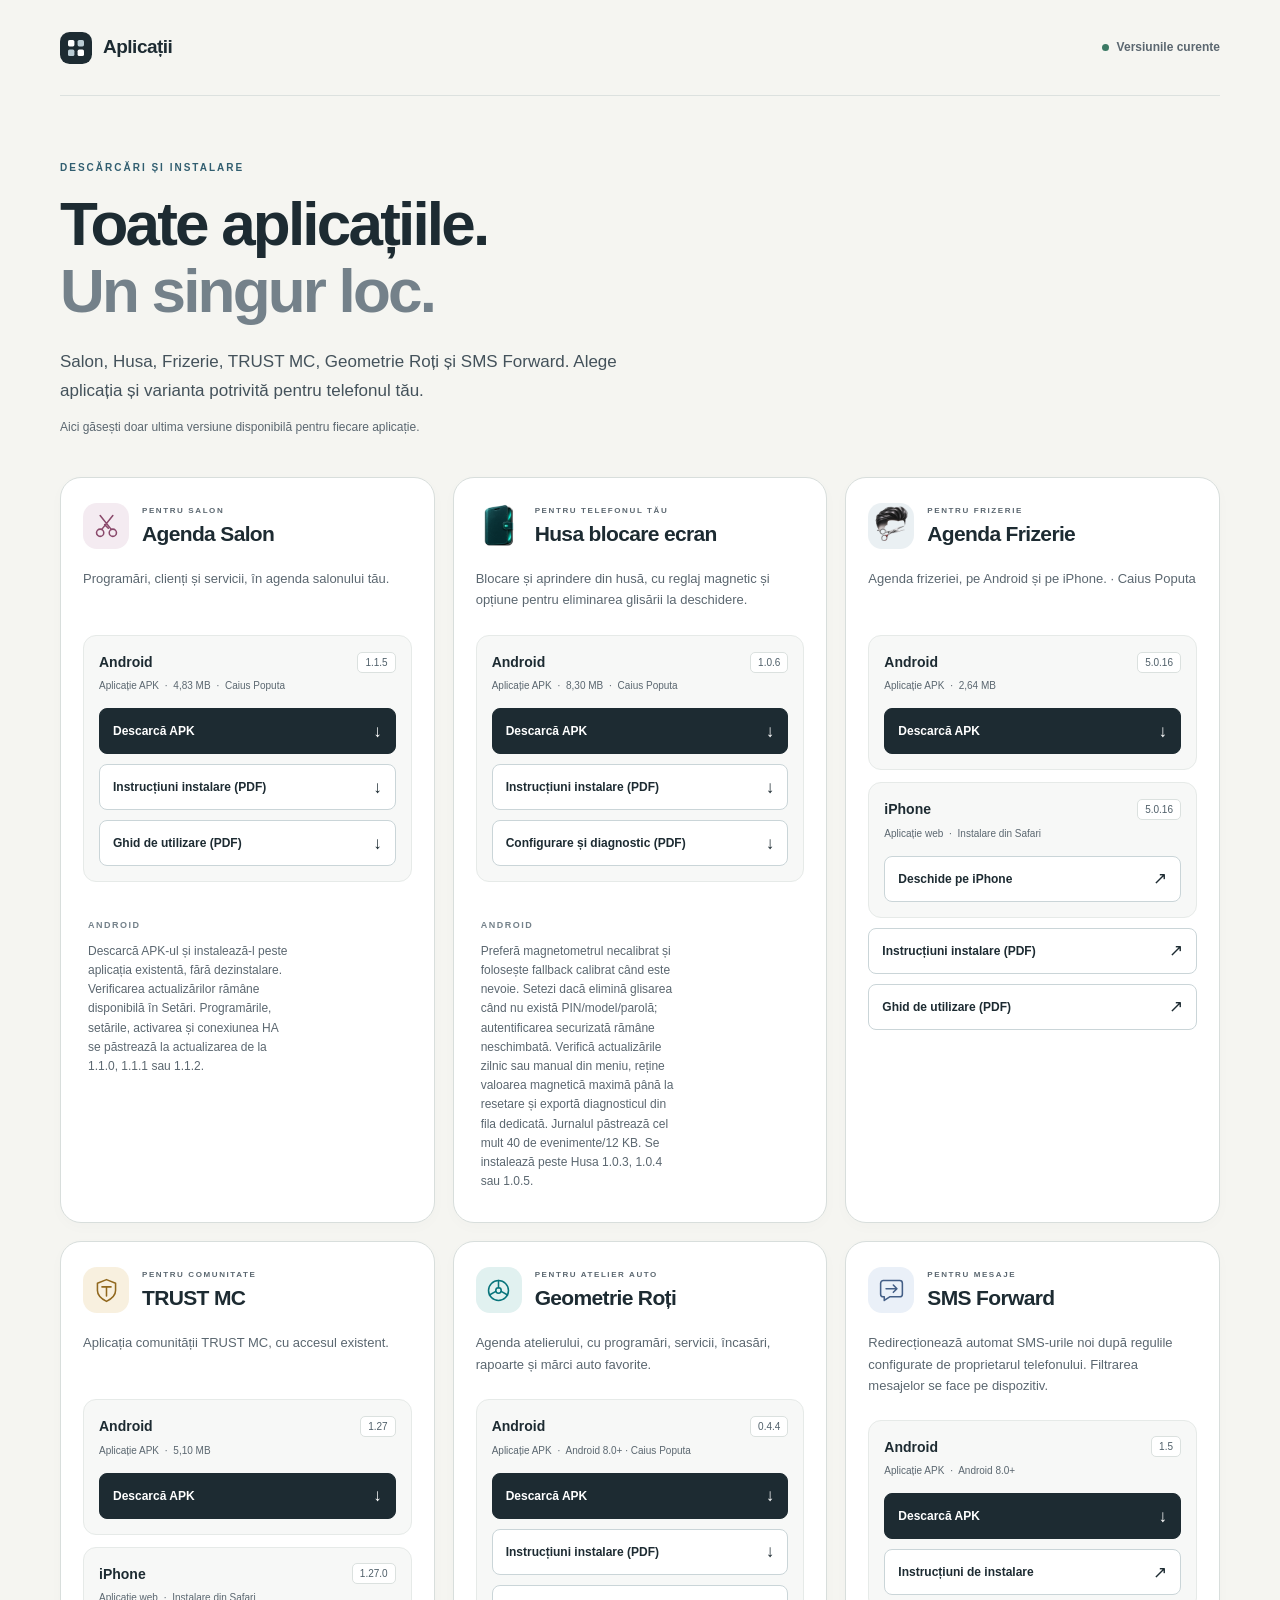
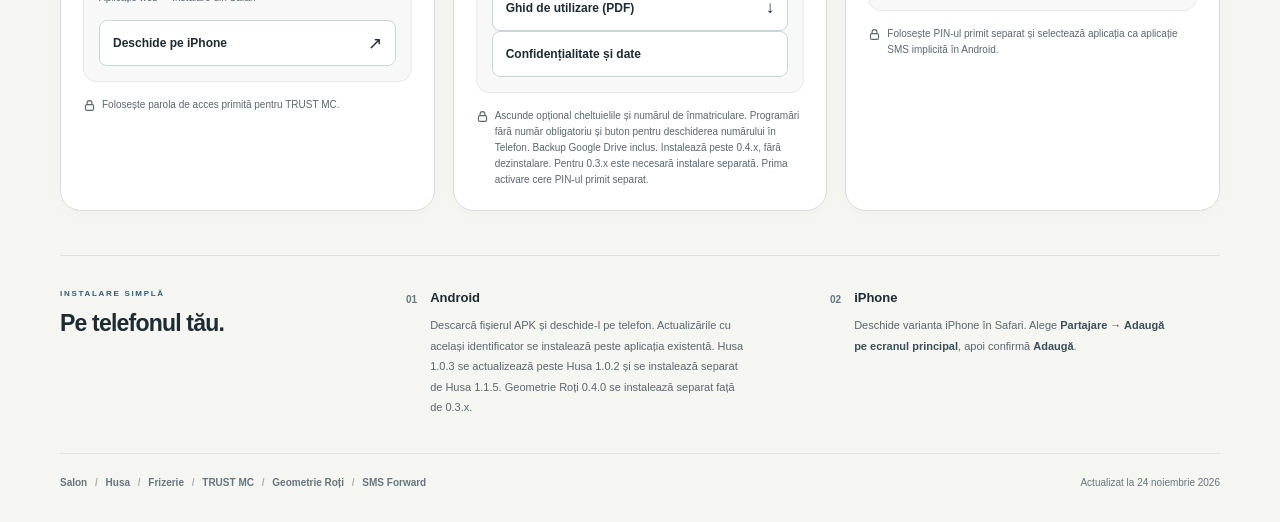
==== commit 1ed67054: "Publica iconul 3D si Frizerie 5.0.16" ====
--- a/index.html
+++ b/index.html
@@ -62,19 +62,19 @@
 
       <article class="app-card frizerie" aria-labelledby="frizerie-title" data-app="frizerie">
         <div class="app-heading">
-          <div class="app-icon barber-icon" aria-hidden="true"><svg viewBox="0 0 32 32" fill="none"><path d="M10 5h12M10 27h12"></path><rect x="11" y="7" width="10" height="18" rx="2"></rect><path d="m12 13 8-5m-8 12 8-5m-8 9 8-4"></path></svg></div>
+          <img class="app-icon" src="assets/frizerie-icon-3d.png" width="46" height="46" alt="">
           <div><p class="app-category">PENTRU FRIZERIE</p><h2 id="frizerie-title">Agenda Frizerie</h2></div>
         </div>
         <p class="app-description">Agenda frizeriei, pe Android și pe iPhone. <span aria-hidden="true">·</span> Caius Poputa</p>
         <section class="platform" aria-label="Agenda Frizerie pentru Android">
-          <div class="platform-heading"><span class="platform-name">Android</span><span class="version">5.0.15</span></div>
-          <p class="platform-description">Aplicație APK <span aria-hidden="true">·</span> 2,51 MB</p>
-          <a class="button primary" data-download="frizerie-android" href="https://github.com/caiuspoputa-debug/tool-upload-iphone/releases/download/v5.0.15/Agenda-Frizerie-5.0.15.apk" aria-label="Descarcă Agenda Frizerie 5.0.15 pentru Android">Descarcă APK <span aria-hidden="true">↓</span></a>
+          <div class="platform-heading"><span class="platform-name">Android</span><span class="version">5.0.16</span></div>
+          <p class="platform-description">Aplicație APK <span aria-hidden="true">·</span> 2,64 MB</p>
+          <a class="button primary" data-download="frizerie-android" href="https://github.com/caiuspoputa-debug/tool-upload-iphone/releases/download/v5.0.16/Agenda-Frizerie-5.0.16.apk" aria-label="Descarcă Agenda Frizerie 5.0.16 pentru Android">Descarcă APK <span aria-hidden="true">↓</span></a>
         </section>
         <section class="platform iphone" aria-label="Agenda Frizerie pentru iPhone">
-          <div class="platform-heading"><span class="platform-name">iPhone</span><span class="version">5.0.15</span></div>
+          <div class="platform-heading"><span class="platform-name">iPhone</span><span class="version">5.0.16</span></div>
           <p class="platform-description">Aplicație web <span aria-hidden="true">·</span> Instalare din Safari</p>
-          <a class="button secondary" data-download="frizerie-iphone" href="https://caiuspoputa-debug.github.io/tool-upload-iphone/" aria-label="Deschide Agenda Frizerie 5.0.15 pe iPhone">Deschide pe iPhone <span aria-hidden="true">↗</span></a>
+          <a class="button secondary" data-download="frizerie-iphone" href="https://caiuspoputa-debug.github.io/tool-upload-iphone/" aria-label="Deschide Agenda Frizerie 5.0.16 pe iPhone">Deschide pe iPhone <span aria-hidden="true">↗</span></a>
         </section>
         <a class="button secondary installation-guide" href="https://caiuspoputa-debug.github.io/tool-upload-iphone/ghid-instalare.pdf" aria-label="Deschide instrucțiunile de instalare Agenda Frizerie în format PDF">Instrucțiuni instalare (PDF) <span aria-hidden="true">↗</span></a>
         <a class="button secondary installation-guide" href="https://caiuspoputa-debug.github.io/tool-upload-iphone/ghid-utilizare.pdf" aria-label="Deschide ghidul de utilizare Agenda Frizerie în format PDF">Ghid de utilizare (PDF) <span aria-hidden="true">↗</span></a>
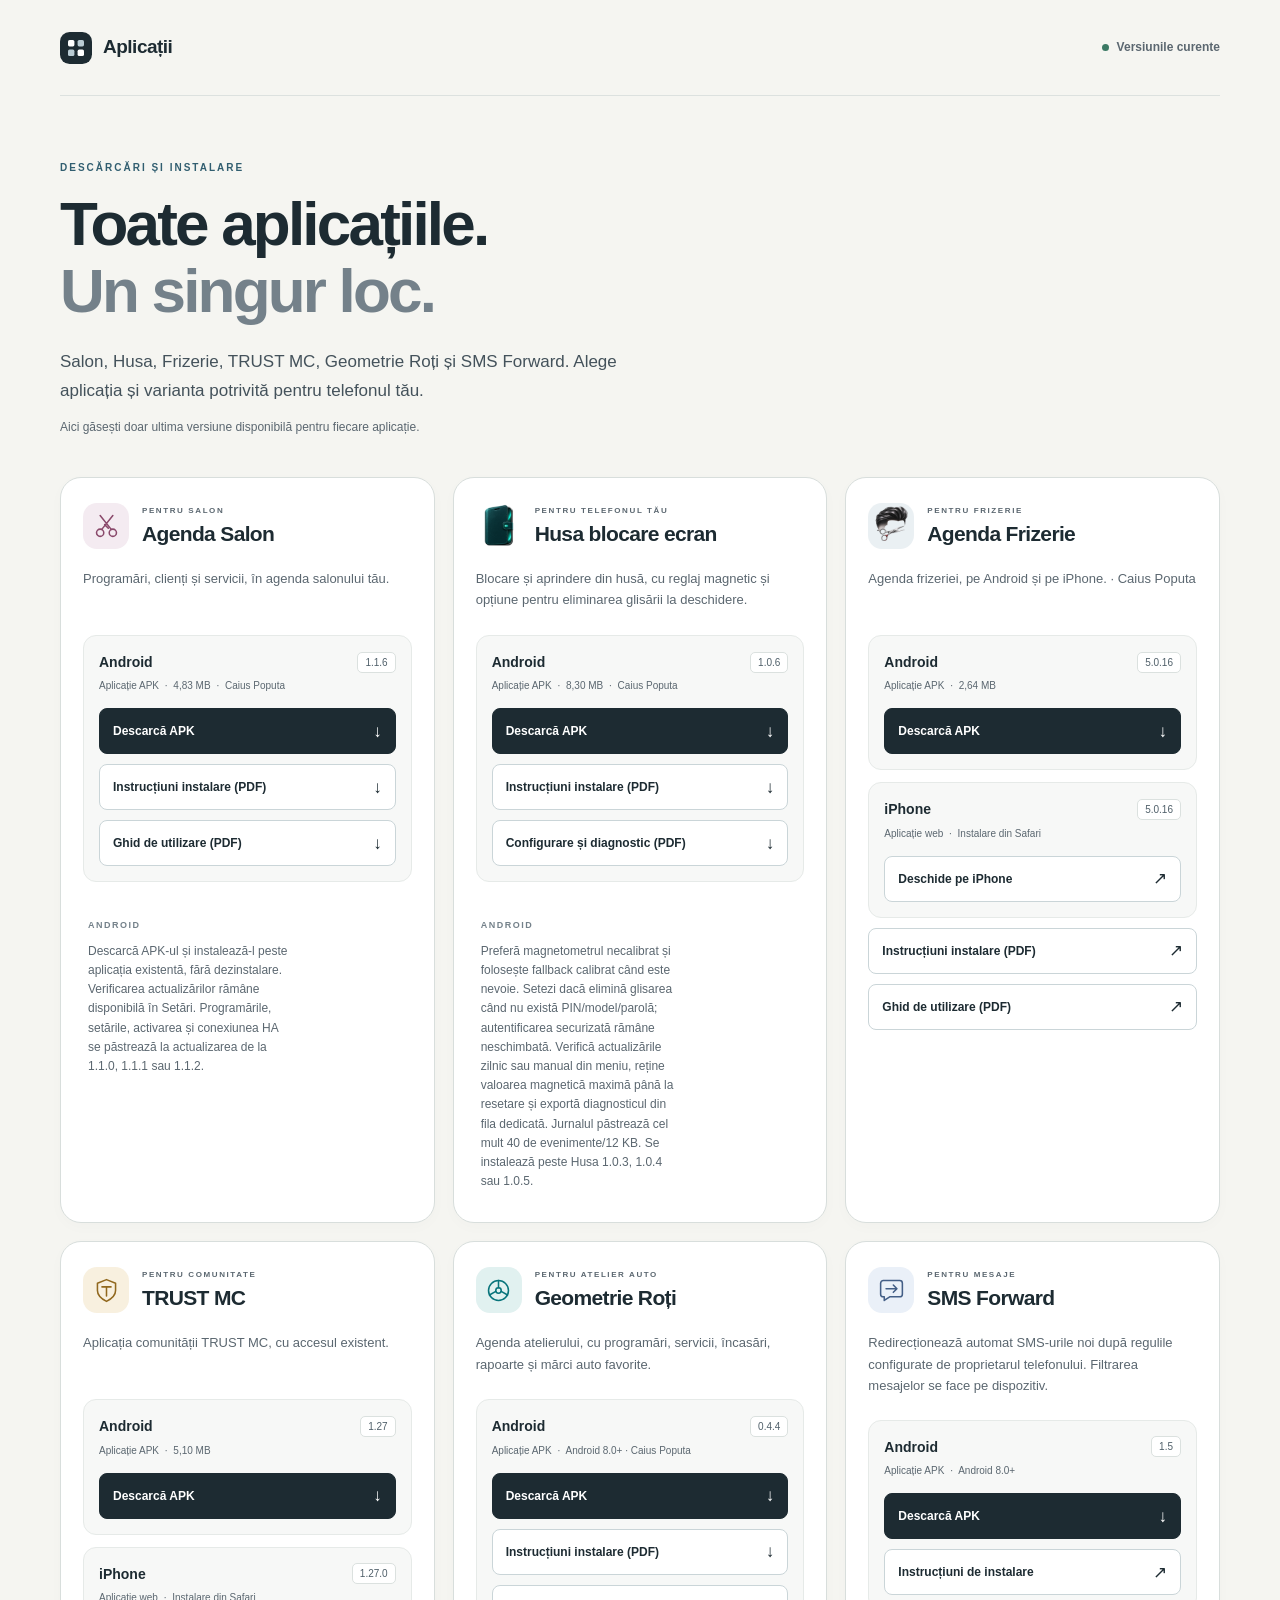
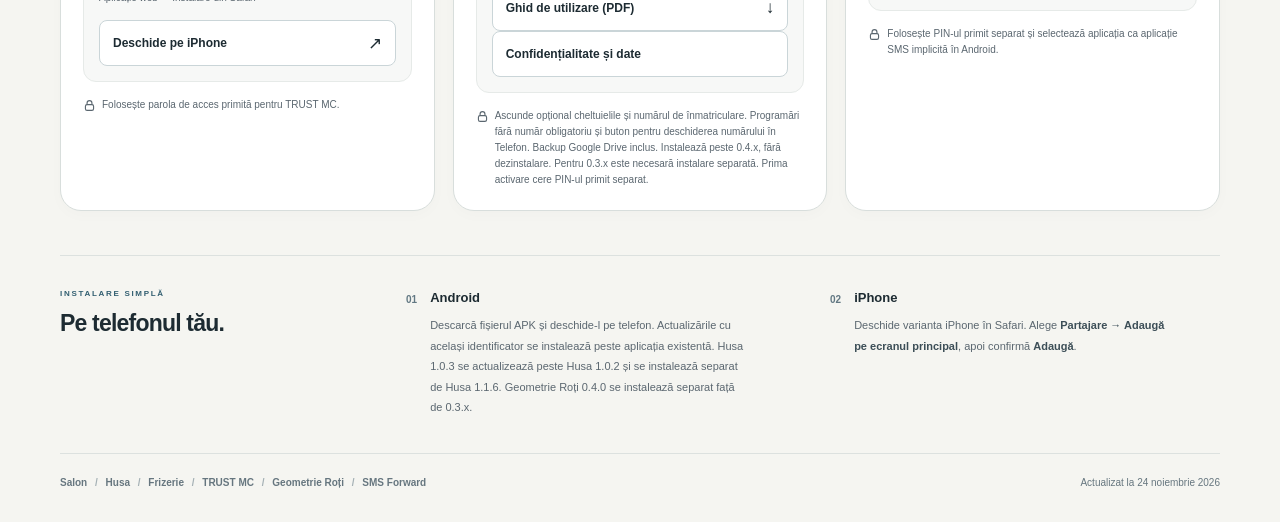
==== commit 16701c1e: "Publish Salon 1.1.6 and updated PDF guides" ====
--- a/index.html
+++ b/index.html
@@ -34,11 +34,11 @@
         </div>
         <p class="app-description">Programări, clienți și servicii, în agenda salonului tău.</p>
         <section class="platform" aria-label="Agenda Salon pentru Android">
-          <div class="platform-heading"><span class="platform-name">Android</span><span class="version">1.1.5</span></div>
+          <div class="platform-heading"><span class="platform-name">Android</span><span class="version">1.1.6</span></div>
           <p class="platform-description">Aplicație APK <span aria-hidden="true">·</span> 4,83 MB <span aria-hidden="true">·</span> Caius Poputa</p>
-          <a class="button primary" data-download="salon-android" href="https://caiuspoputa-debug.github.io/aplicatii/downloads/salon/1.1.5/Agenda-Salon-1.1.5.apk" download="Agenda-Salon-1.1.5.apk" aria-label="Descarcă Agenda Salon 1.1.5 pentru Android">Descarcă APK <span aria-hidden="true">↓</span></a>
-          <a class="button secondary installation-guide" href="https://caiuspoputa-debug.github.io/aplicatii/downloads/salon/1.1.5/Agenda-Salon-Instalare.pdf" download="Agenda-Salon-Instalare.pdf" aria-label="Descarcă instrucțiunile de instalare Agenda Salon în format PDF">Instrucțiuni instalare (PDF) <span aria-hidden="true">↓</span></a>
-          <a class="button secondary installation-guide" href="https://caiuspoputa-debug.github.io/aplicatii/downloads/salon/1.1.5/Agenda-Salon-Utilizare.pdf" download="Agenda-Salon-Utilizare.pdf" aria-label="Descarcă ghidul de utilizare Agenda Salon în format PDF">Ghid de utilizare (PDF) <span aria-hidden="true">↓</span></a>
+          <a class="button primary" data-download="salon-android" href="https://caiuspoputa-debug.github.io/aplicatii/downloads/salon/1.1.6/Agenda-Salon-1.1.6.apk" download="Agenda-Salon-1.1.6.apk" aria-label="Descarcă Agenda Salon 1.1.6 pentru Android">Descarcă APK <span aria-hidden="true">↓</span></a>
+          <a class="button secondary installation-guide" href="https://caiuspoputa-debug.github.io/aplicatii/downloads/salon/1.1.6/Agenda-Salon-Instalare.pdf" download="Agenda-Salon-Instalare.pdf" aria-label="Descarcă instrucțiunile de instalare Agenda Salon în format PDF">Instrucțiuni instalare (PDF) <span aria-hidden="true">↓</span></a>
+          <a class="button secondary installation-guide" href="https://caiuspoputa-debug.github.io/aplicatii/downloads/salon/1.1.6/Agenda-Salon-Utilizare.pdf" download="Agenda-Salon-Utilizare.pdf" aria-label="Descarcă ghidul de utilizare Agenda Salon în format PDF">Ghid de utilizare (PDF) <span aria-hidden="true">↓</span></a>
         </section>
         <div class="android-only"><span class="small-label">ANDROID</span><p>Descarcă APK-ul și instalează-l peste aplicația existentă, fără dezinstalare. Verificarea actualizărilor rămâne disponibilă în Setări. Programările, setările, activarea și conexiunea HA se păstrează la actualizarea de la 1.1.0, 1.1.1 sau 1.1.2.</p></div>
       </article>
@@ -132,7 +132,7 @@
 
     <section class="installation" aria-labelledby="install-title">
       <div class="installation-intro"><p class="eyebrow">INSTALARE SIMPLĂ</p><h2 id="install-title">Pe telefonul tău.</h2></div>
-      <div class="install-method"><span class="step-number">01</span><div><h3>Android</h3><p>Descarcă fișierul APK și deschide-l pe telefon. Actualizările cu același identificator se instalează peste aplicația existentă. Husa 1.0.3 se actualizează peste Husa 1.0.2 și se instalează separat de Husa 1.1.5. Geometrie Roți 0.4.0 se instalează separat față de 0.3.x.</p></div></div>
+      <div class="install-method"><span class="step-number">01</span><div><h3>Android</h3><p>Descarcă fișierul APK și deschide-l pe telefon. Actualizările cu același identificator se instalează peste aplicația existentă. Husa 1.0.3 se actualizează peste Husa 1.0.2 și se instalează separat de Husa 1.1.6. Geometrie Roți 0.4.0 se instalează separat față de 0.3.x.</p></div></div>
       <div class="install-method"><span class="step-number">02</span><div><h3>iPhone</h3><p>Deschide varianta iPhone în Safari. Alege <strong>Partajare → Adaugă pe ecranul principal</strong>, apoi confirmă <strong>Adaugă</strong>.</p></div></div>
     </section>
   </main>
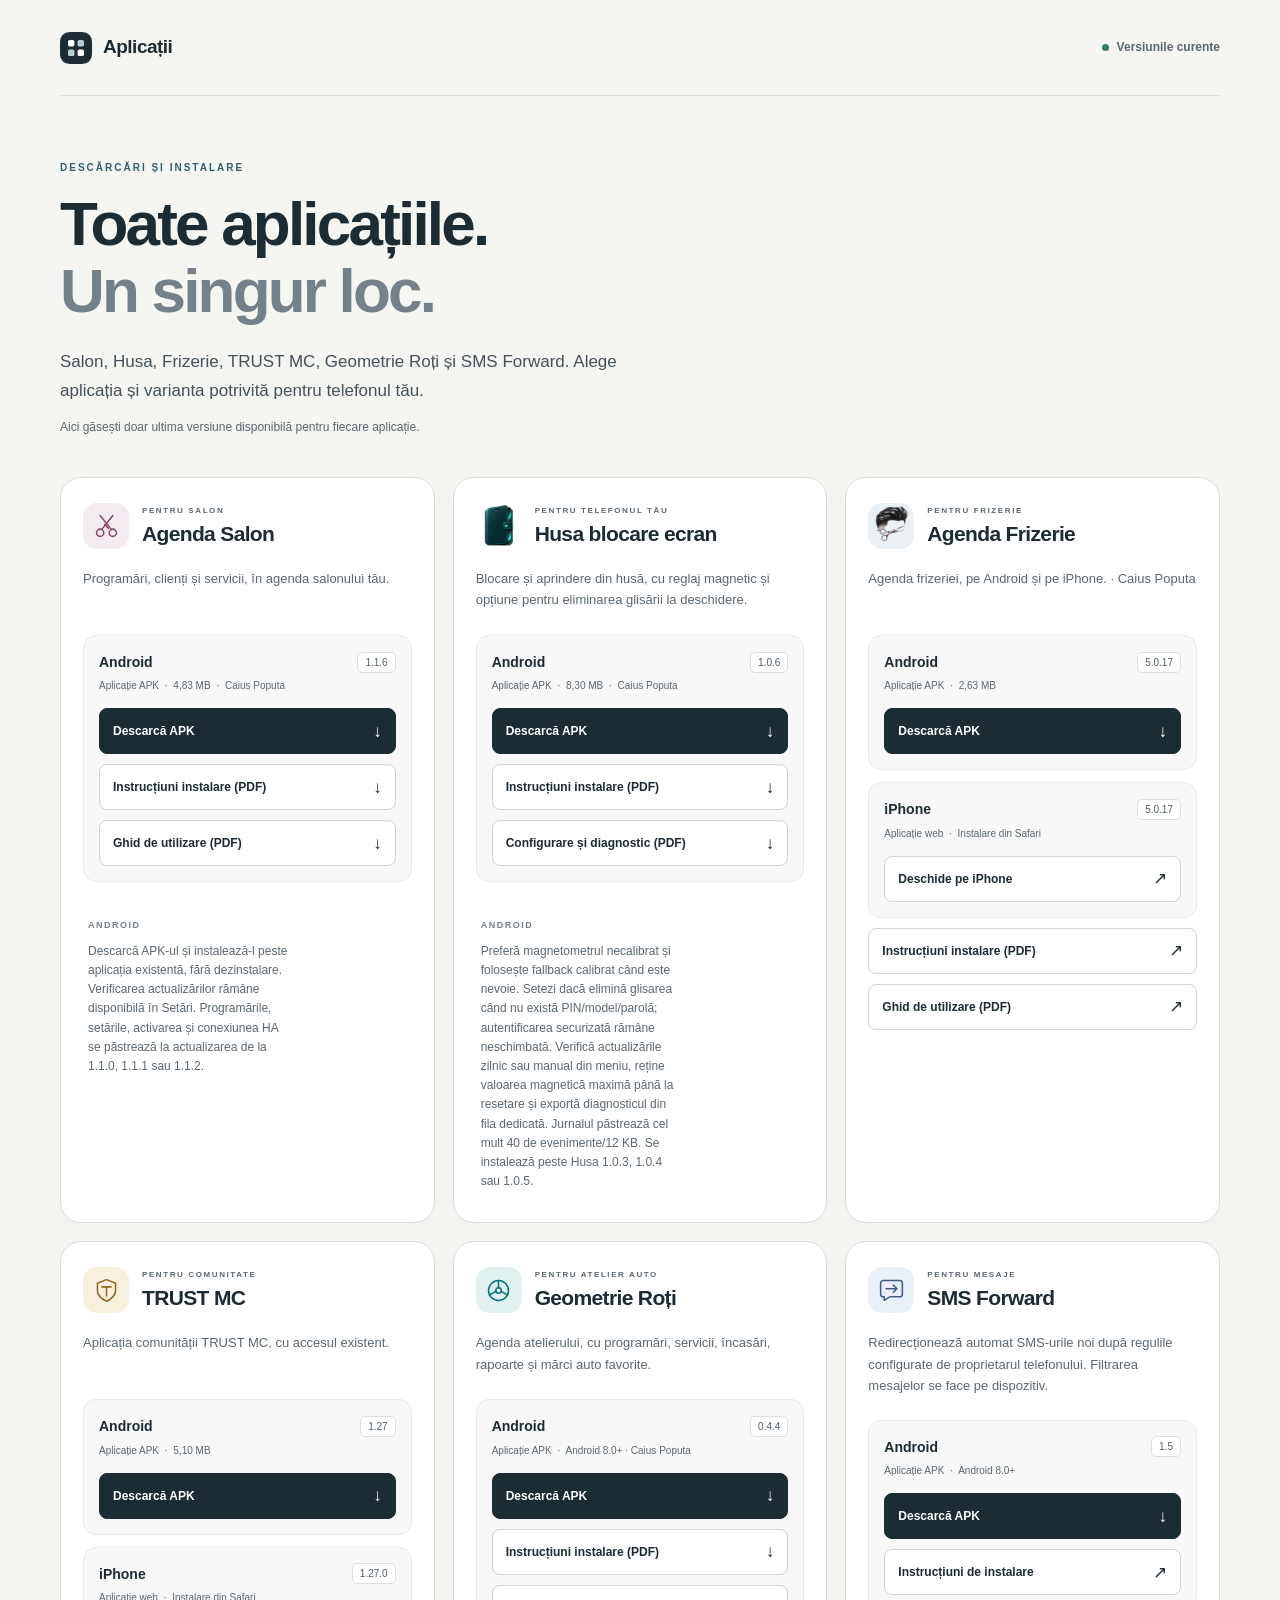
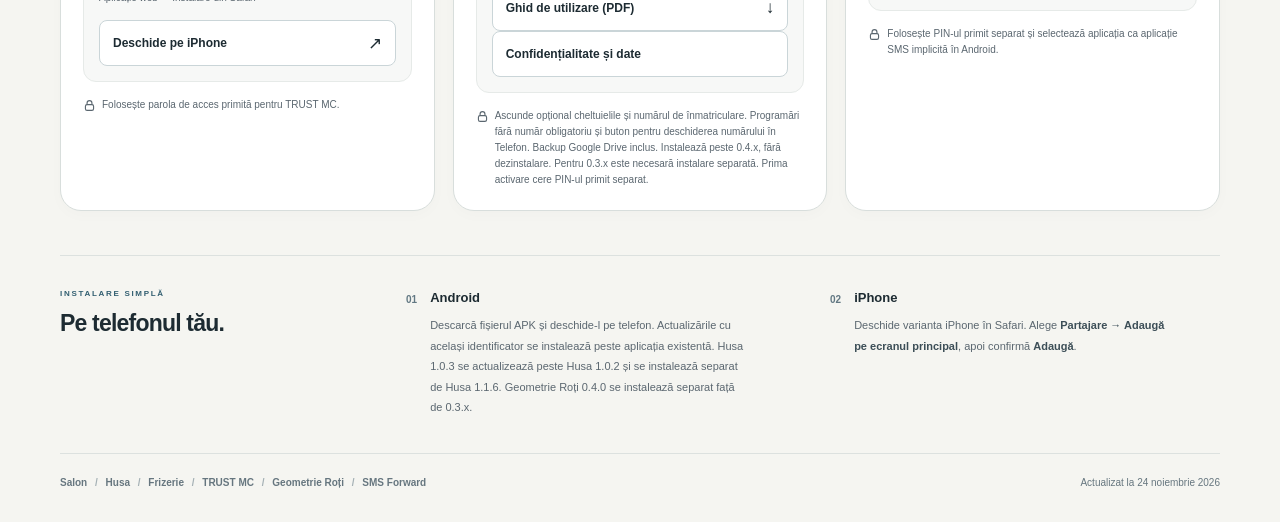
==== commit 9394b744: "Publica Frizerie 5.0.17 fara instalator intern" ====
--- a/index.html
+++ b/index.html
@@ -67,14 +67,14 @@
         </div>
         <p class="app-description">Agenda frizeriei, pe Android și pe iPhone. <span aria-hidden="true">·</span> Caius Poputa</p>
         <section class="platform" aria-label="Agenda Frizerie pentru Android">
-          <div class="platform-heading"><span class="platform-name">Android</span><span class="version">5.0.16</span></div>
-          <p class="platform-description">Aplicație APK <span aria-hidden="true">·</span> 2,64 MB</p>
-          <a class="button primary" data-download="frizerie-android" href="https://github.com/caiuspoputa-debug/tool-upload-iphone/releases/download/v5.0.16/Agenda-Frizerie-5.0.16.apk" aria-label="Descarcă Agenda Frizerie 5.0.16 pentru Android">Descarcă APK <span aria-hidden="true">↓</span></a>
+          <div class="platform-heading"><span class="platform-name">Android</span><span class="version">5.0.17</span></div>
+          <p class="platform-description">Aplicație APK <span aria-hidden="true">·</span> 2,63 MB</p>
+          <a class="button primary" data-download="frizerie-android" href="https://github.com/caiuspoputa-debug/tool-upload-iphone/releases/download/v5.0.17/Agenda-Frizerie-5.0.17.apk" aria-label="Descarcă Agenda Frizerie 5.0.17 pentru Android">Descarcă APK <span aria-hidden="true">↓</span></a>
         </section>
         <section class="platform iphone" aria-label="Agenda Frizerie pentru iPhone">
-          <div class="platform-heading"><span class="platform-name">iPhone</span><span class="version">5.0.16</span></div>
+          <div class="platform-heading"><span class="platform-name">iPhone</span><span class="version">5.0.17</span></div>
           <p class="platform-description">Aplicație web <span aria-hidden="true">·</span> Instalare din Safari</p>
-          <a class="button secondary" data-download="frizerie-iphone" href="https://caiuspoputa-debug.github.io/tool-upload-iphone/" aria-label="Deschide Agenda Frizerie 5.0.16 pe iPhone">Deschide pe iPhone <span aria-hidden="true">↗</span></a>
+          <a class="button secondary" data-download="frizerie-iphone" href="https://caiuspoputa-debug.github.io/tool-upload-iphone/" aria-label="Deschide Agenda Frizerie 5.0.17 pe iPhone">Deschide pe iPhone <span aria-hidden="true">↗</span></a>
         </section>
         <a class="button secondary installation-guide" href="https://caiuspoputa-debug.github.io/tool-upload-iphone/ghid-instalare.pdf" aria-label="Deschide instrucțiunile de instalare Agenda Frizerie în format PDF">Instrucțiuni instalare (PDF) <span aria-hidden="true">↗</span></a>
         <a class="button secondary installation-guide" href="https://caiuspoputa-debug.github.io/tool-upload-iphone/ghid-utilizare.pdf" aria-label="Deschide ghidul de utilizare Agenda Frizerie în format PDF">Ghid de utilizare (PDF) <span aria-hidden="true">↗</span></a>
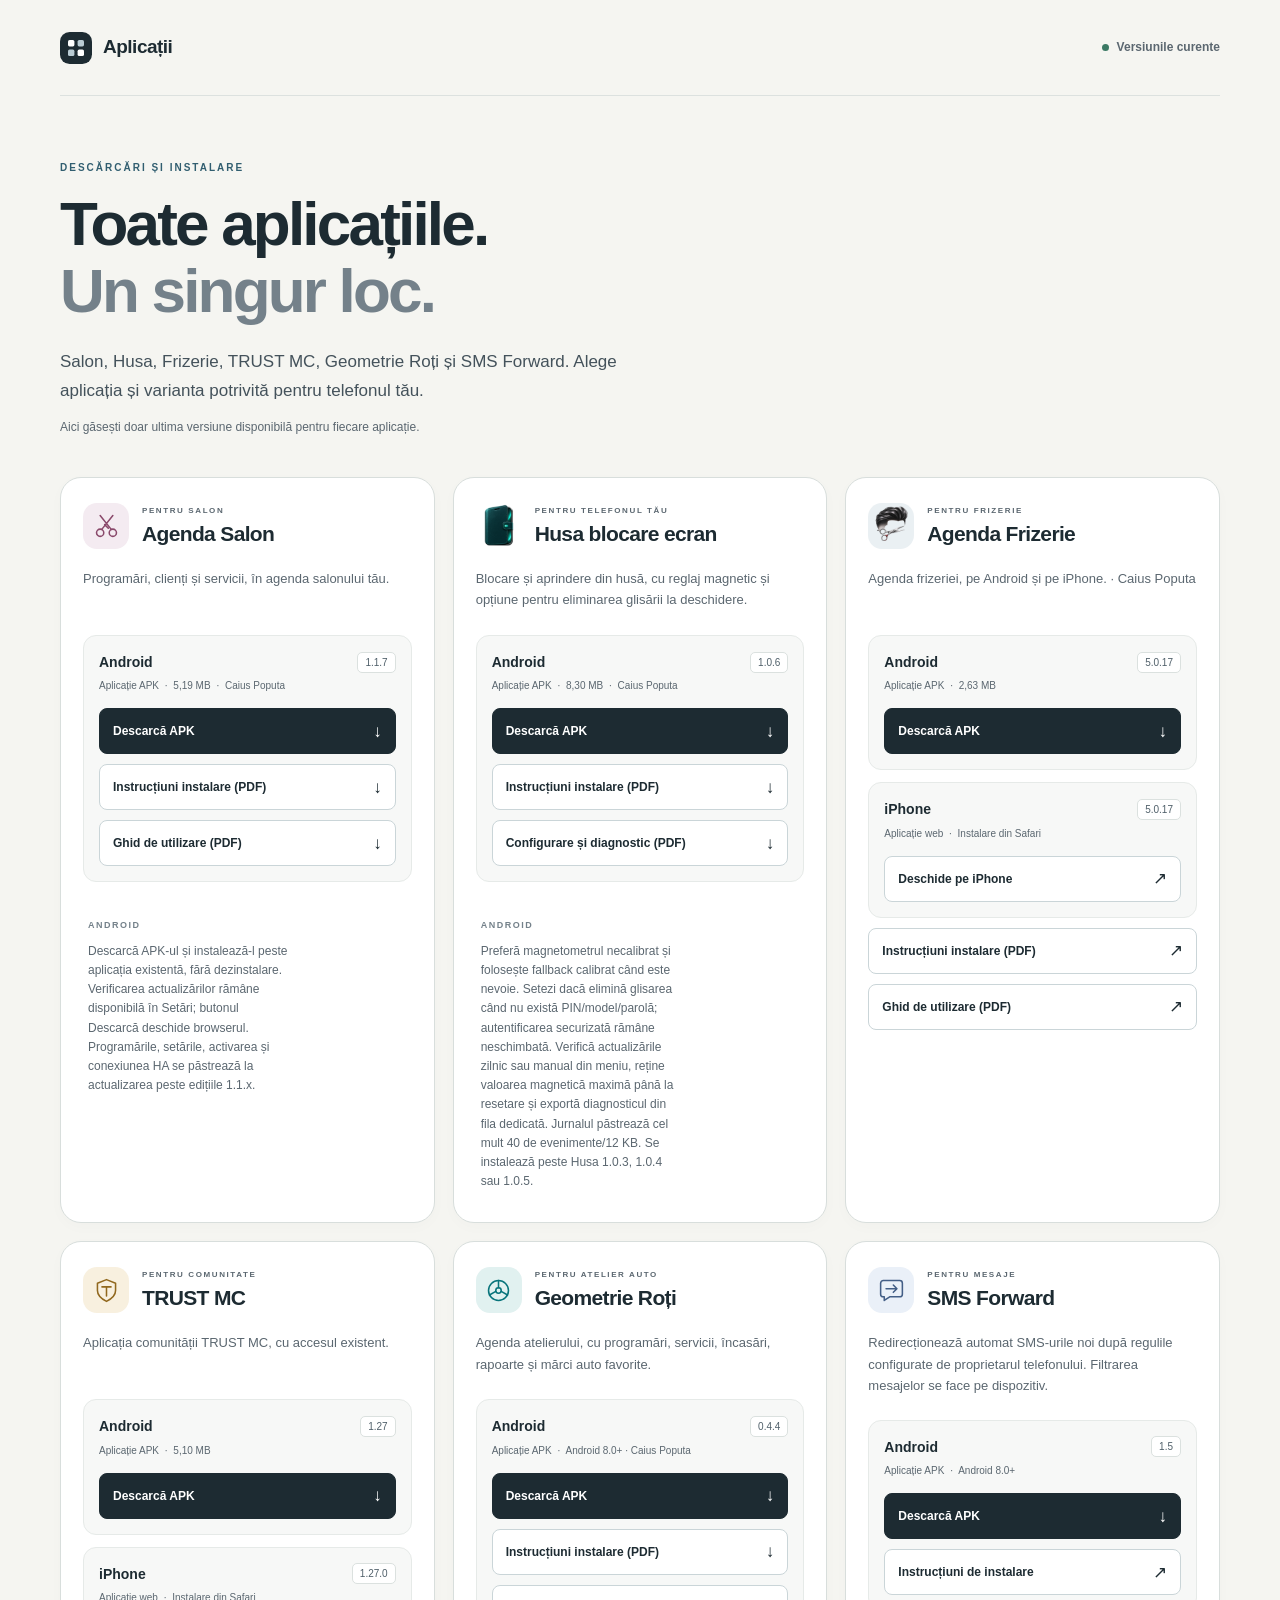
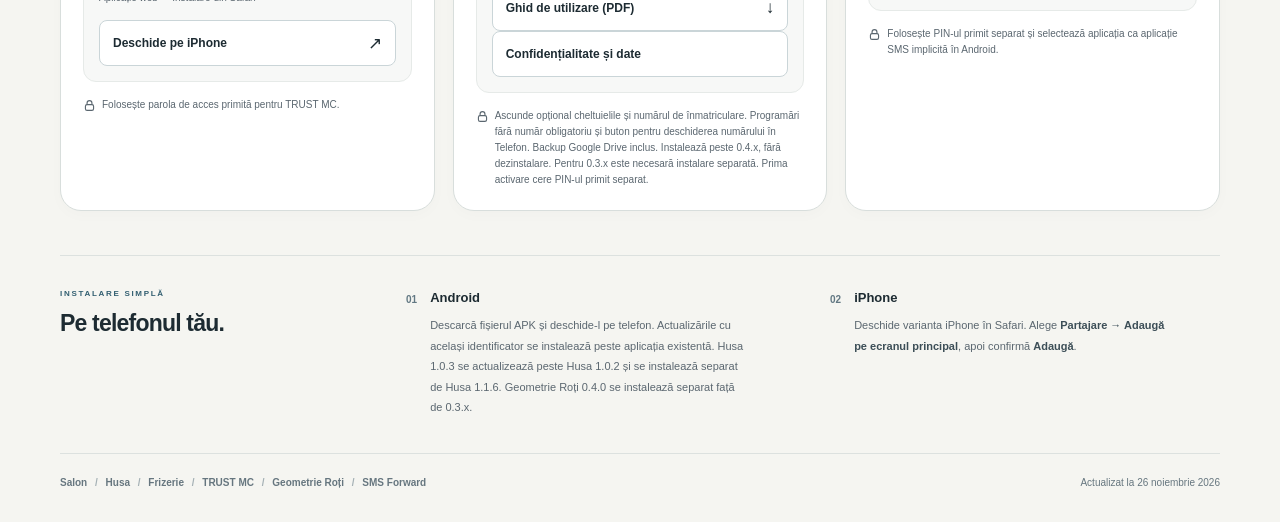
==== commit 25848e16: "Publish Salon 1.1.7 browser downloads and updated guides" ====
--- a/index.html
+++ b/index.html
@@ -34,13 +34,13 @@
         </div>
         <p class="app-description">Programări, clienți și servicii, în agenda salonului tău.</p>
         <section class="platform" aria-label="Agenda Salon pentru Android">
-          <div class="platform-heading"><span class="platform-name">Android</span><span class="version">1.1.6</span></div>
-          <p class="platform-description">Aplicație APK <span aria-hidden="true">·</span> 4,83 MB <span aria-hidden="true">·</span> Caius Poputa</p>
-          <a class="button primary" data-download="salon-android" href="https://caiuspoputa-debug.github.io/aplicatii/downloads/salon/1.1.6/Agenda-Salon-1.1.6.apk" download="Agenda-Salon-1.1.6.apk" aria-label="Descarcă Agenda Salon 1.1.6 pentru Android">Descarcă APK <span aria-hidden="true">↓</span></a>
-          <a class="button secondary installation-guide" href="https://caiuspoputa-debug.github.io/aplicatii/downloads/salon/1.1.6/Agenda-Salon-Instalare.pdf" download="Agenda-Salon-Instalare.pdf" aria-label="Descarcă instrucțiunile de instalare Agenda Salon în format PDF">Instrucțiuni instalare (PDF) <span aria-hidden="true">↓</span></a>
-          <a class="button secondary installation-guide" href="https://caiuspoputa-debug.github.io/aplicatii/downloads/salon/1.1.6/Agenda-Salon-Utilizare.pdf" download="Agenda-Salon-Utilizare.pdf" aria-label="Descarcă ghidul de utilizare Agenda Salon în format PDF">Ghid de utilizare (PDF) <span aria-hidden="true">↓</span></a>
+          <div class="platform-heading"><span class="platform-name">Android</span><span class="version">1.1.7</span></div>
+          <p class="platform-description">Aplicație APK <span aria-hidden="true">·</span> 5,19 MB <span aria-hidden="true">·</span> Caius Poputa</p>
+          <a class="button primary" data-download="salon-android" href="https://caiuspoputa-debug.github.io/aplicatii/downloads/salon/1.1.7/Agenda-Salon-1.1.7.apk" download="Agenda-Salon-1.1.7.apk" aria-label="Descarcă Agenda Salon 1.1.7 pentru Android">Descarcă APK <span aria-hidden="true">↓</span></a>
+          <a class="button secondary installation-guide" href="https://caiuspoputa-debug.github.io/aplicatii/downloads/salon/1.1.7/Agenda-Salon-Instalare.pdf" download="Agenda-Salon-Instalare.pdf" aria-label="Descarcă instrucțiunile de instalare Agenda Salon în format PDF">Instrucțiuni instalare (PDF) <span aria-hidden="true">↓</span></a>
+          <a class="button secondary installation-guide" href="https://caiuspoputa-debug.github.io/aplicatii/downloads/salon/1.1.7/Agenda-Salon-Utilizare.pdf" download="Agenda-Salon-Utilizare.pdf" aria-label="Descarcă ghidul de utilizare Agenda Salon în format PDF">Ghid de utilizare (PDF) <span aria-hidden="true">↓</span></a>
         </section>
-        <div class="android-only"><span class="small-label">ANDROID</span><p>Descarcă APK-ul și instalează-l peste aplicația existentă, fără dezinstalare. Verificarea actualizărilor rămâne disponibilă în Setări. Programările, setările, activarea și conexiunea HA se păstrează la actualizarea de la 1.1.0, 1.1.1 sau 1.1.2.</p></div>
+        <div class="android-only"><span class="small-label">ANDROID</span><p>Descarcă APK-ul și instalează-l peste aplicația existentă, fără dezinstalare. Verificarea actualizărilor rămâne disponibilă în Setări; butonul Descarcă deschide browserul. Programările, setările, activarea și conexiunea HA se păstrează la actualizarea peste edițiile 1.1.x.</p></div>
       </article>
 
 
@@ -136,6 +136,6 @@
       <div class="install-method"><span class="step-number">02</span><div><h3>iPhone</h3><p>Deschide varianta iPhone în Safari. Alege <strong>Partajare → Adaugă pe ecranul principal</strong>, apoi confirmă <strong>Adaugă</strong>.</p></div></div>
     </section>
   </main>
-  <footer class="footer wrap"><span>Salon <span aria-hidden="true">/</span> Husa <span aria-hidden="true">/</span> Frizerie <span aria-hidden="true">/</span> TRUST MC <span aria-hidden="true">/</span> Geometrie Roți <span aria-hidden="true">/</span> SMS Forward</span><span>Actualizat la <time datetime="2026-11-24">24 noiembrie 2026</time></span></footer>
+  <footer class="footer wrap"><span>Salon <span aria-hidden="true">/</span> Husa <span aria-hidden="true">/</span> Frizerie <span aria-hidden="true">/</span> TRUST MC <span aria-hidden="true">/</span> Geometrie Roți <span aria-hidden="true">/</span> SMS Forward</span><span>Actualizat la <time datetime="2026-11-26">26 noiembrie 2026</time></span></footer>
 </body>
 </html>
